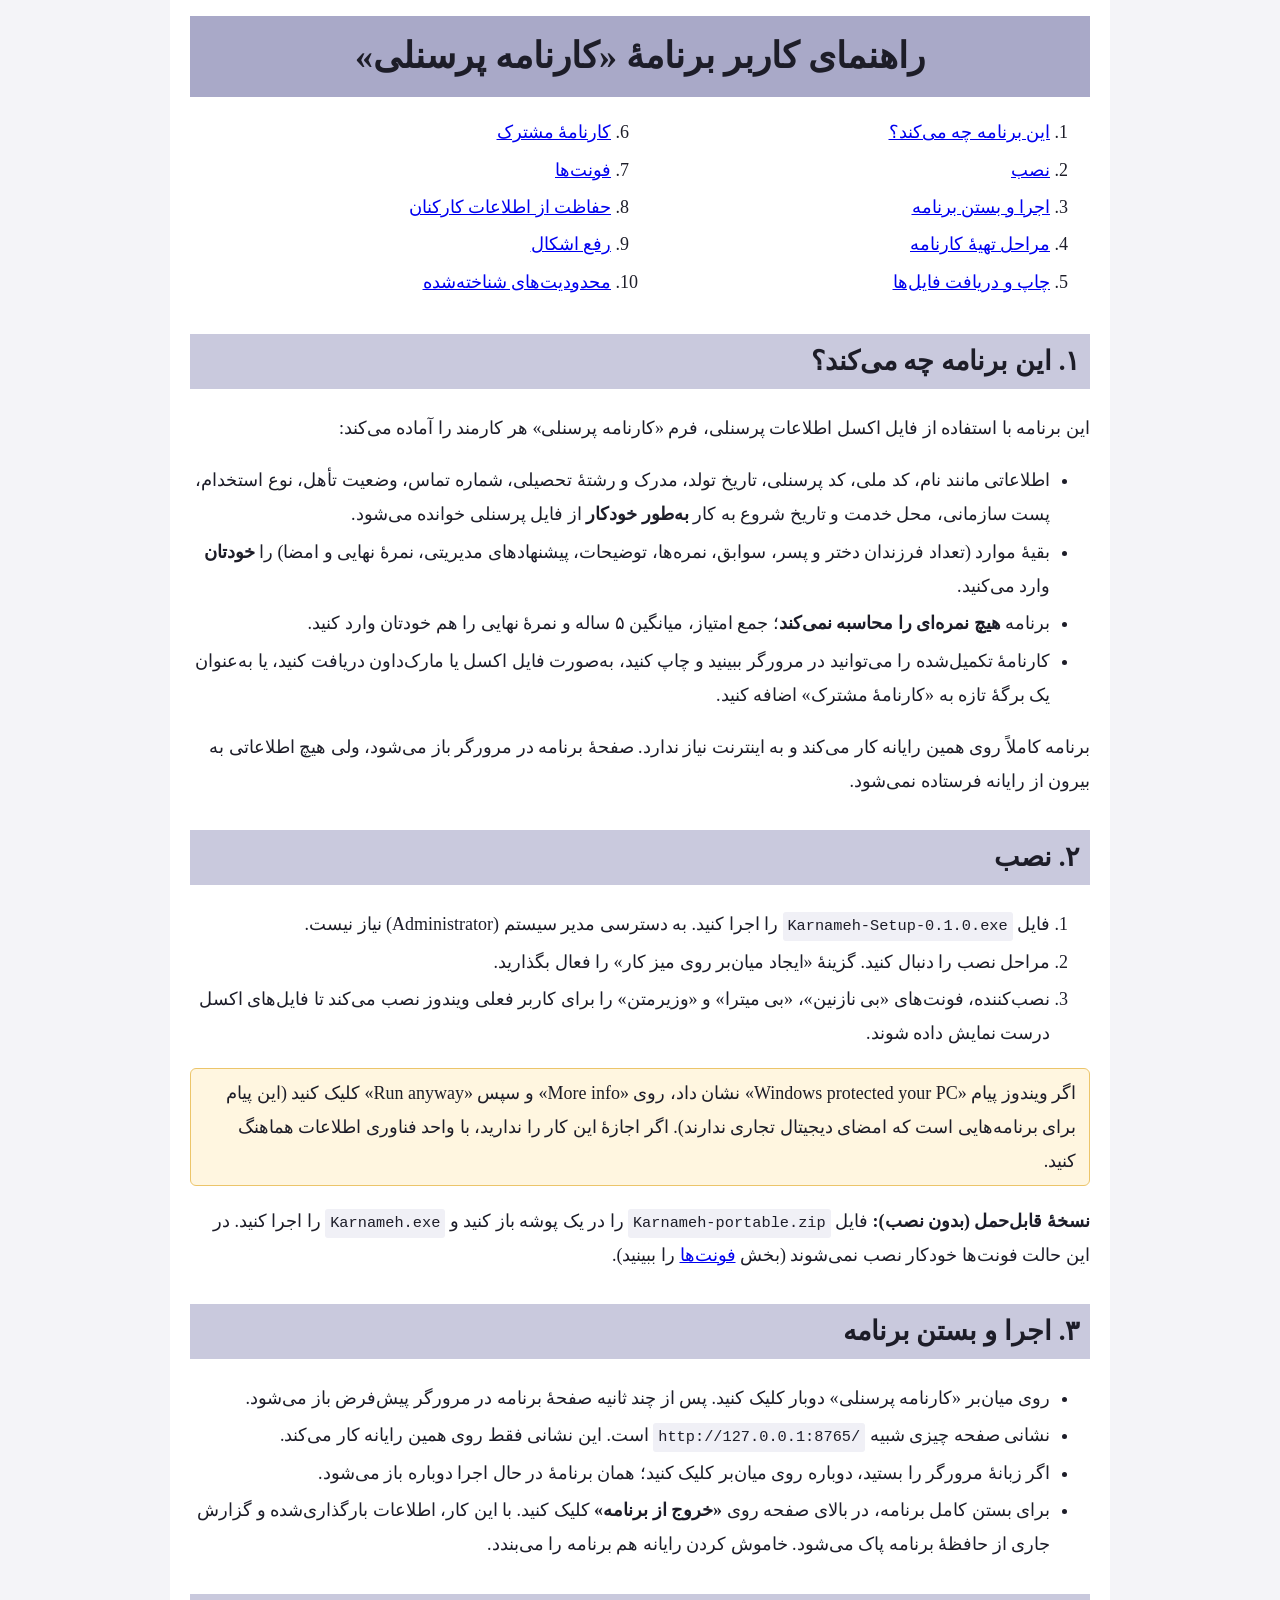
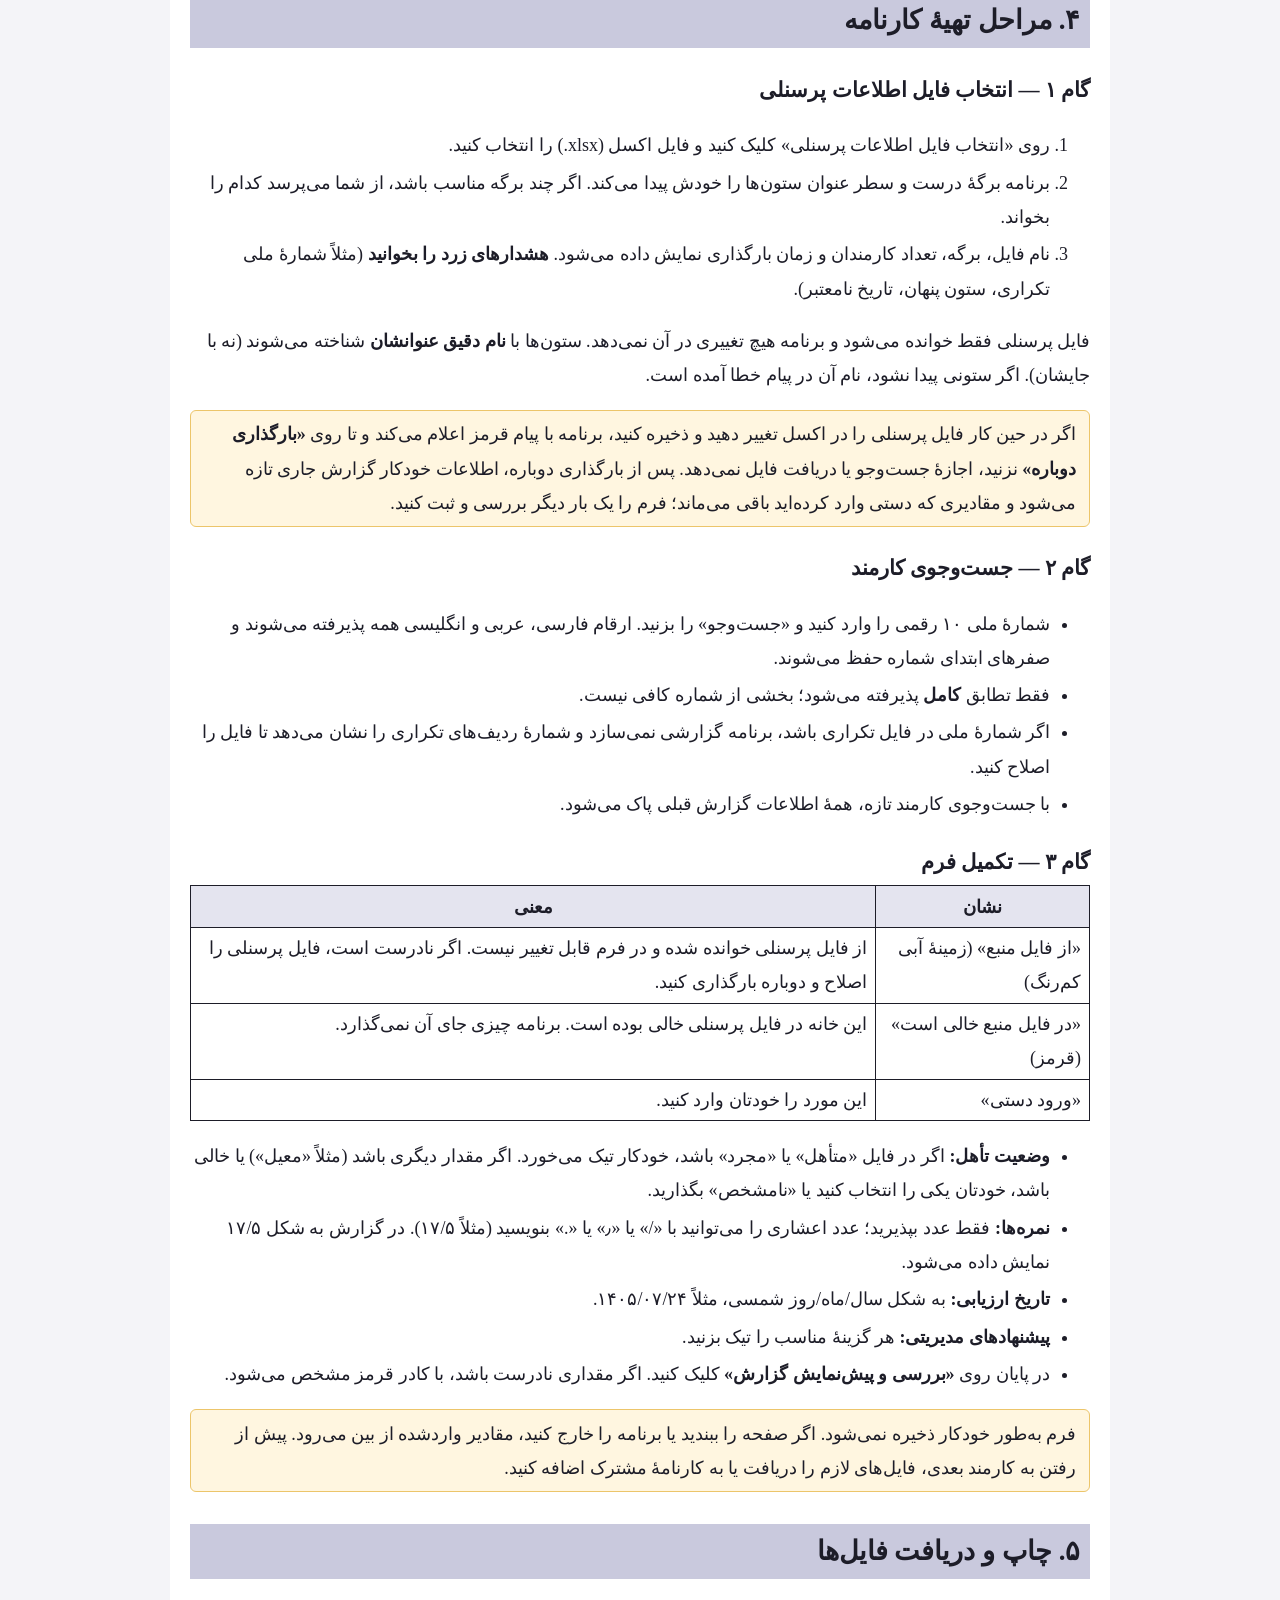
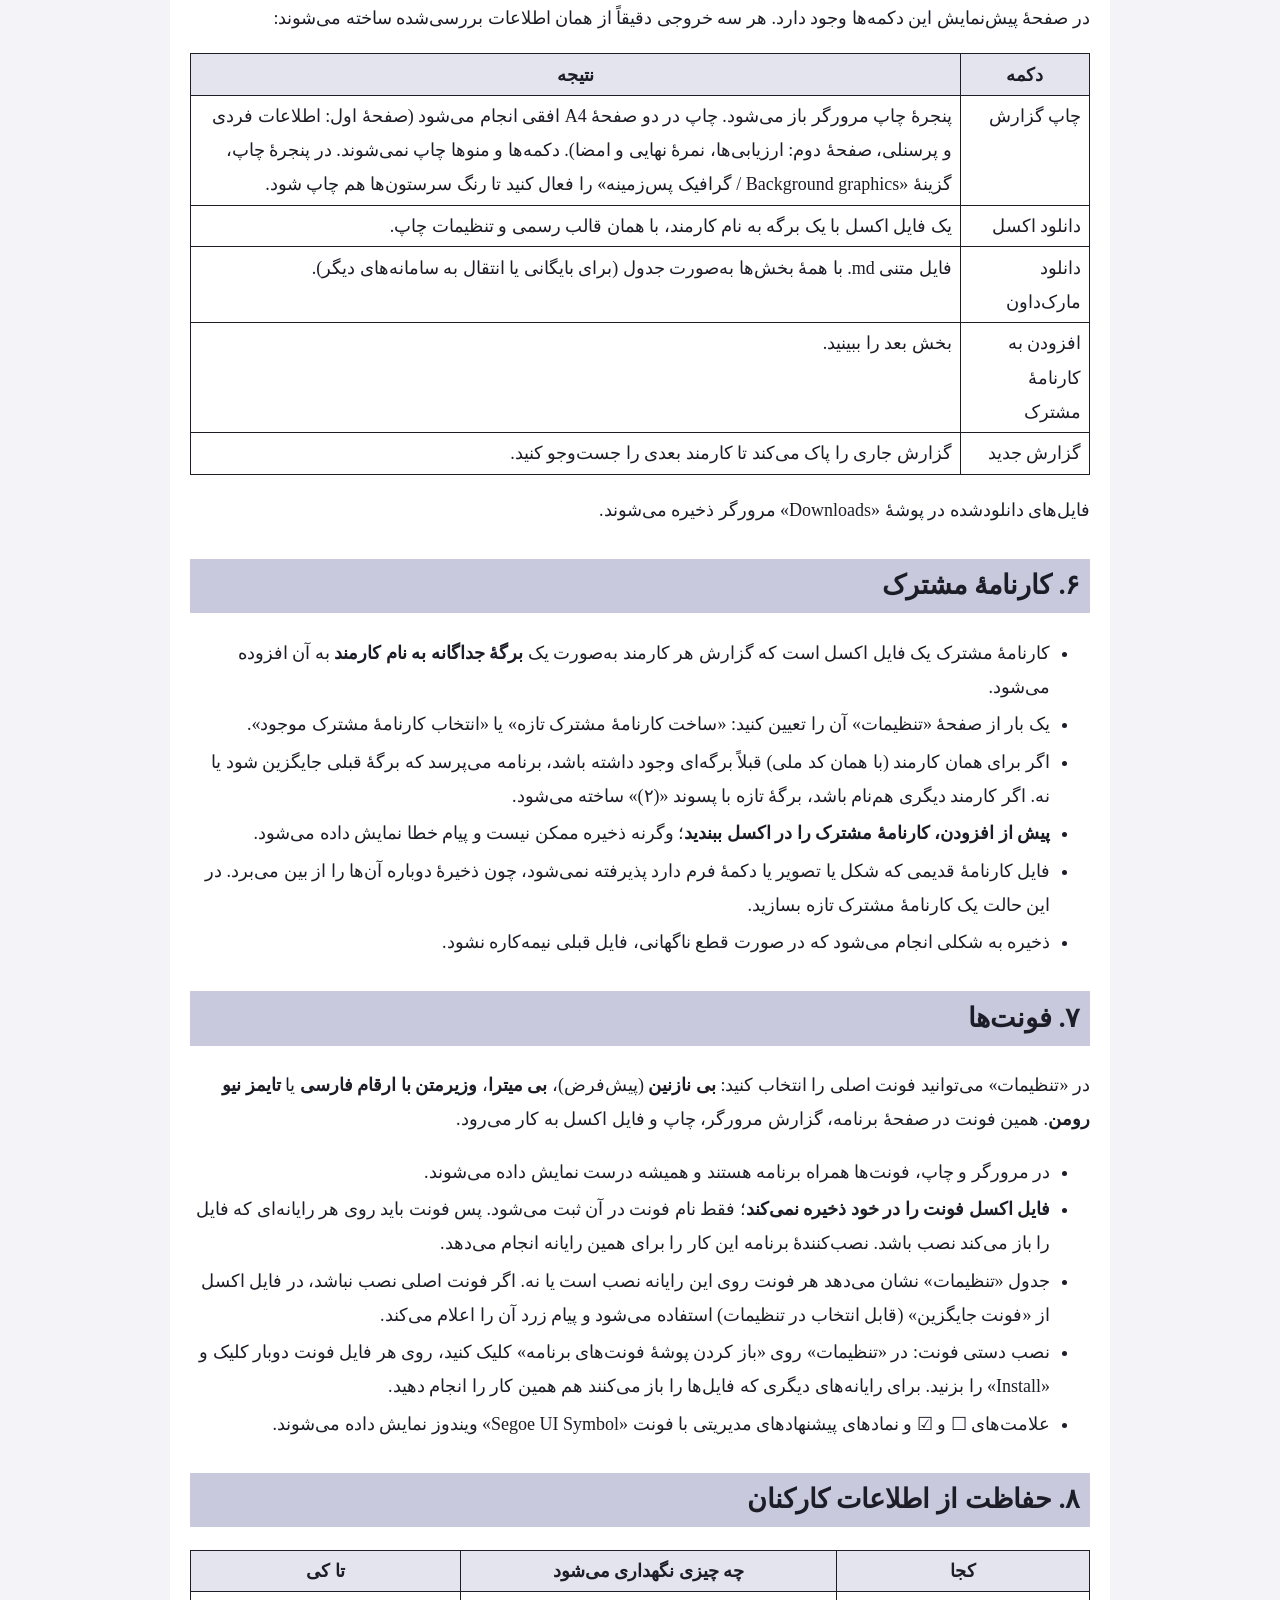
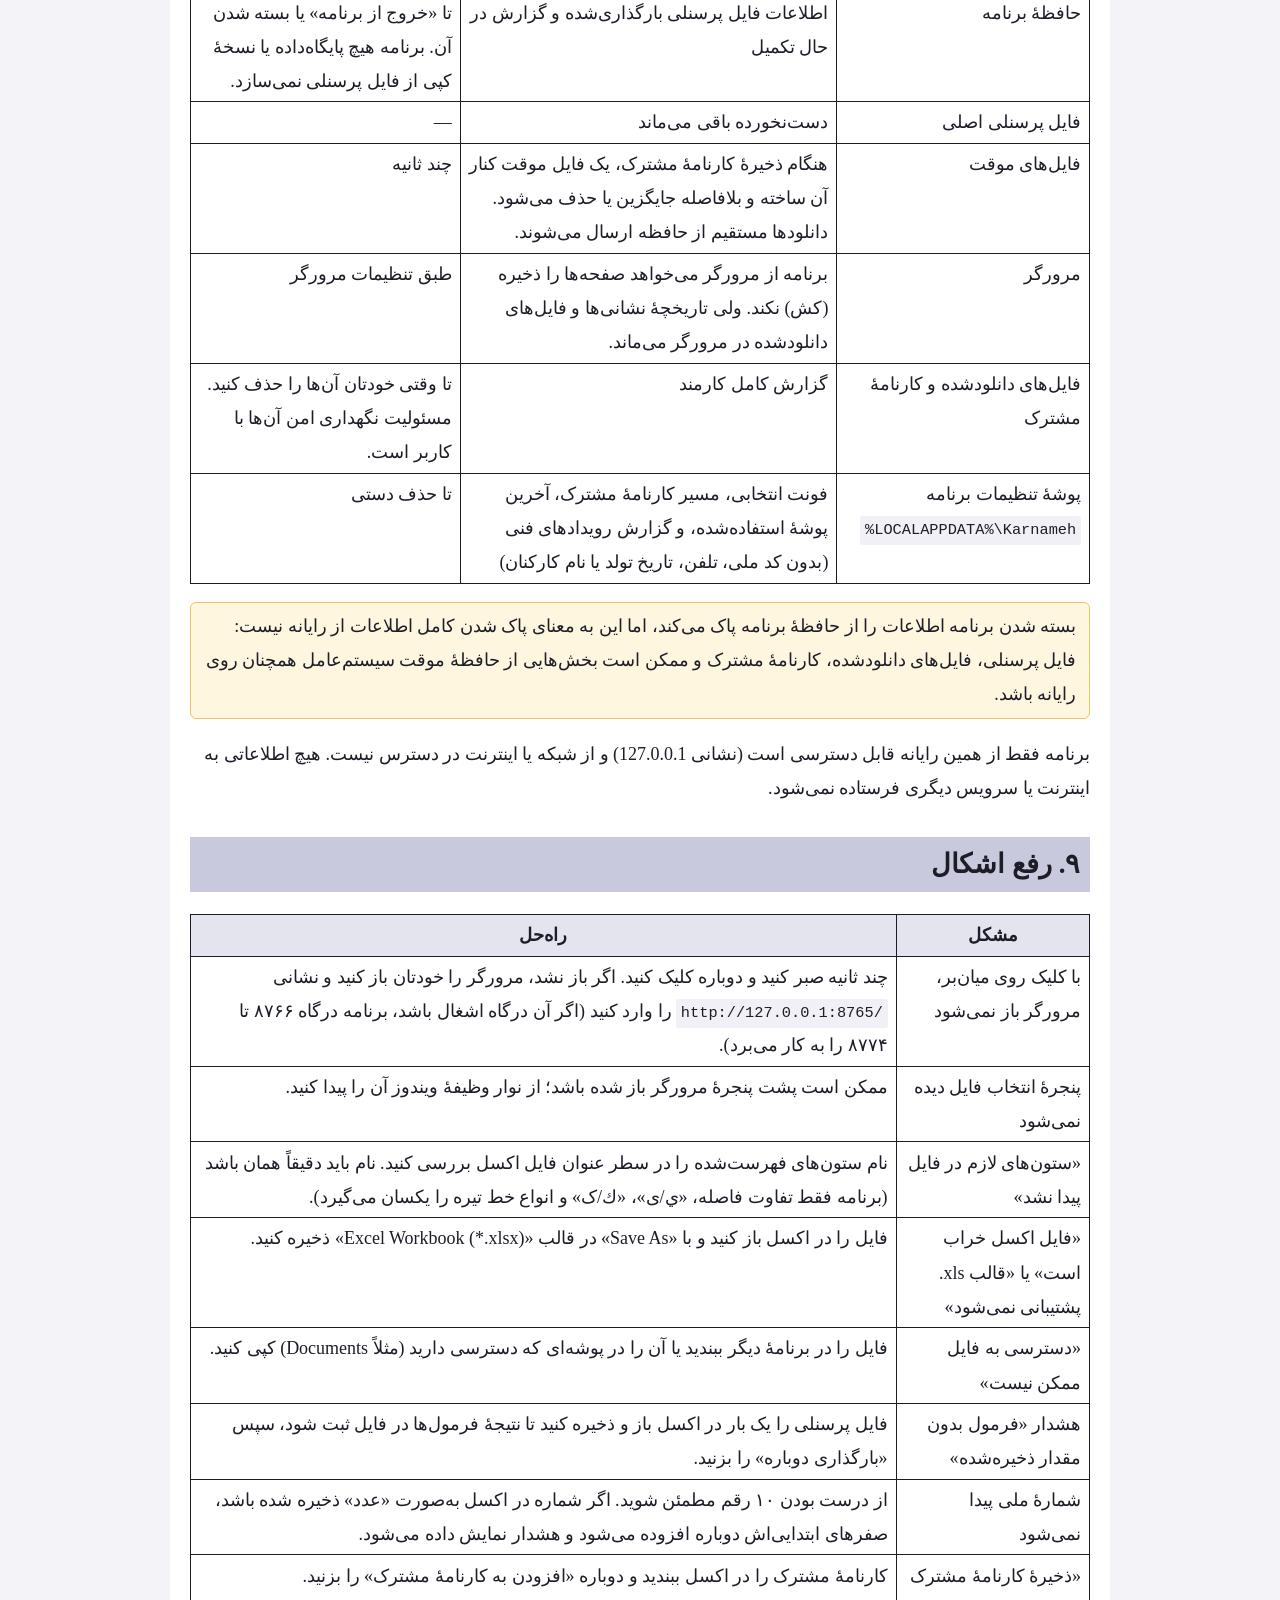
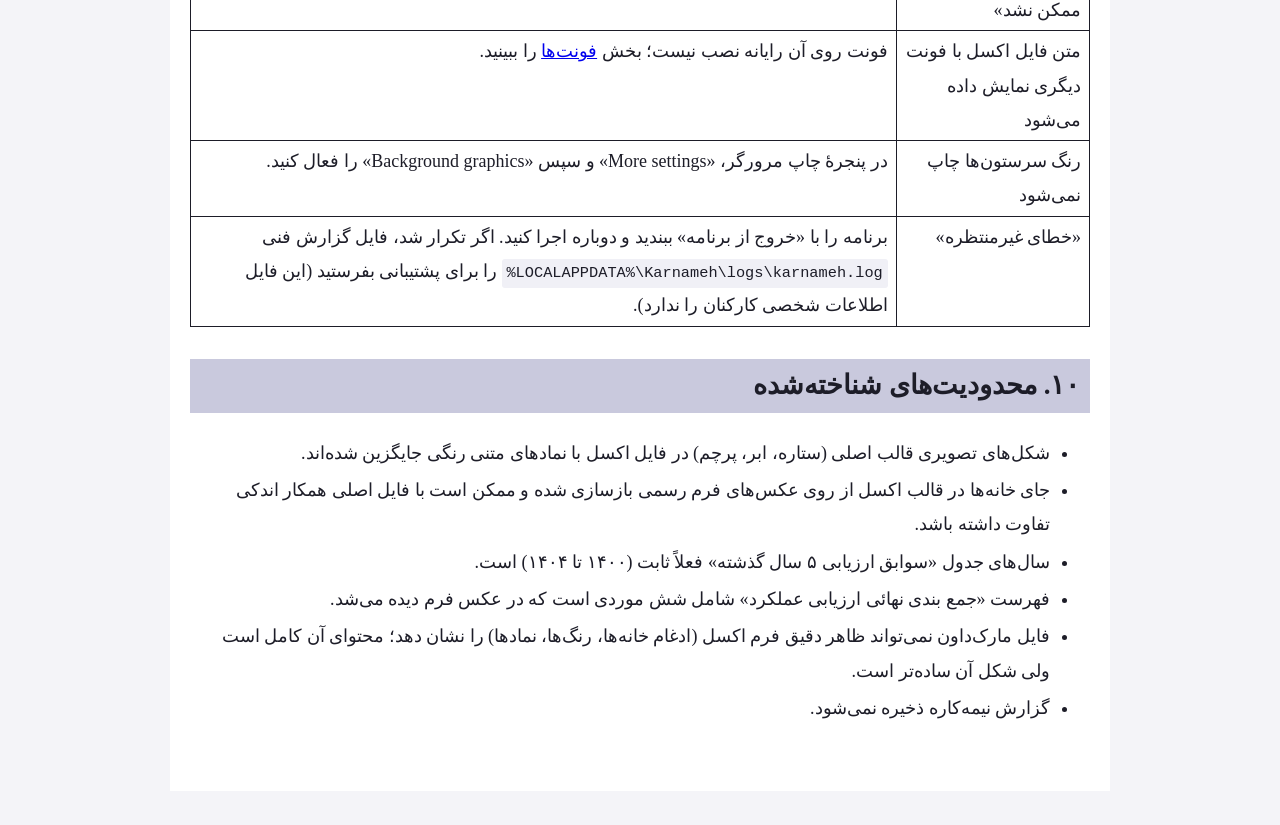
==== docs/fa/راهنمای کاربر.html @ 4a002c6e "Add files via upload" ====
<!doctype html>
<html lang="fa" dir="rtl">
<head>
<meta charset="utf-8">
<meta name="viewport" content="width=device-width, initial-scale=1">
<title>راهنمای کاربر — کارنامه پرسنلی</title>
<style>
  @font-face { font-family: "B Nazanin"; src: local("B Nazanin"), url("_internal/karnameh/static/fonts/BNazanin.ttf"); }
  @font-face { font-family: "B Nazanin"; font-weight: 700; src: local("B Nazanin Bold"), url("_internal/karnameh/static/fonts/BNaznnBd.ttf"); }
  :root { --ink: #1d1d28; --head: #c9c9dd; --bg: #f4f4f8; --line: #8a8aa3; --warn: #fff6e0; }
  body { margin: 0; background: var(--bg); color: var(--ink); font-family: "B Nazanin", "Times New Roman", serif;
    font-size: 18px; line-height: 1.9; }
  main { max-width: 900px; margin: 0 auto; padding: 1rem 1.25rem 3rem; background: #fff; }
  h1 { background: #a9a9c8; text-align: center; padding: .4rem; margin: 0 0 1rem; }
  h2 { background: var(--head); padding: .1rem .6rem; margin-top: 2rem; }
  h3 { margin-bottom: .2rem; }
  table { border-collapse: collapse; width: 100%; }
  th, td { border: 1px solid var(--ink); padding: .2rem .5rem; vertical-align: top; }
  th { background: #e4e4ef; }
  .note { background: var(--warn); border: 1px solid #ecc56a; border-radius: 6px; padding: .4rem .8rem; }
  bdi, code { unicode-bidi: isolate; }
  code { direction: ltr; display: inline-block; background: #f0f0f6; padding: 0 .3rem; border-radius: 3px; font-family: Consolas, monospace; font-size: .85em; }
  ol li, ul li { margin-bottom: .2rem; }
  nav ol { columns: 2; }
  @media print { body { background: #fff; font-size: 12pt; } main { padding: 0; } h2 { break-after: avoid; } }
</style>
</head>
<body>
<main>
<h1>راهنمای کاربر برنامهٔ «کارنامه پرسنلی»</h1>

<nav><ol>
  <li><a href="#about">این برنامه چه می‌کند؟</a></li>
  <li><a href="#install">نصب</a></li>
  <li><a href="#start">اجرا و بستن برنامه</a></li>
  <li><a href="#steps">مراحل تهیهٔ کارنامه</a></li>
  <li><a href="#outputs">چاپ و دریافت فایل‌ها</a></li>
  <li><a href="#shared">کارنامهٔ مشترک</a></li>
  <li><a href="#fonts">فونت‌ها</a></li>
  <li><a href="#privacy">حفاظت از اطلاعات کارکنان</a></li>
  <li><a href="#trouble">رفع اشکال</a></li>
  <li><a href="#limits">محدودیت‌های شناخته‌شده</a></li>
</ol></nav>

<h2 id="about">۱. این برنامه چه می‌کند؟</h2>
<p>این برنامه با استفاده از فایل اکسل اطلاعات پرسنلی، فرم «کارنامه پرسنلی» هر کارمند را آماده می‌کند:</p>
<ul>
  <li>اطلاعاتی مانند نام، کد ملی، کد پرسنلی، تاریخ تولد، مدرک و رشتهٔ تحصیلی، شماره تماس، وضعیت تأهل، نوع استخدام، پست سازمانی، محل خدمت و تاریخ شروع به کار <strong>به‌طور خودکار</strong> از فایل پرسنلی خوانده می‌شود.</li>
  <li>بقیهٔ موارد (تعداد فرزندان دختر و پسر، سوابق، نمره‌ها، توضیحات، پیشنهادهای مدیریتی، نمرهٔ نهایی و امضا) را <strong>خودتان</strong> وارد می‌کنید.</li>
  <li>برنامه <strong>هیچ نمره‌ای را محاسبه نمی‌کند</strong>؛ جمع امتیاز، میانگین ۵ ساله و نمرهٔ نهایی را هم خودتان وارد کنید.</li>
  <li>کارنامهٔ تکمیل‌شده را می‌توانید در مرورگر ببینید و چاپ کنید، به‌صورت فایل اکسل یا مارک‌داون دریافت کنید، یا به‌عنوان یک برگهٔ تازه به «کارنامهٔ مشترک» اضافه کنید.</li>
</ul>
<p>برنامه کاملاً روی همین رایانه کار می‌کند و به اینترنت نیاز ندارد. صفحهٔ برنامه در مرورگر باز می‌شود، ولی هیچ اطلاعاتی به بیرون از رایانه فرستاده نمی‌شود.</p>

<h2 id="install">۲. نصب</h2>
<ol>
  <li>فایل <code>Karnameh-Setup-0.1.0.exe</code> را اجرا کنید. به دسترسی مدیر سیستم (Administrator) نیاز نیست.</li>
  <li>مراحل نصب را دنبال کنید. گزینهٔ «ایجاد میان‌بر روی میز کار» را فعال بگذارید.</li>
  <li>نصب‌کننده، فونت‌های «بی نازنین»، «بی میترا» و «وزیرمتن» را برای کاربر فعلی ویندوز نصب می‌کند تا فایل‌های اکسل درست نمایش داده شوند.</li>
</ol>
<p class="note">اگر ویندوز پیام «Windows protected your PC» نشان داد، روی «More info» و سپس «Run anyway» کلیک کنید (این پیام برای برنامه‌هایی است که امضای دیجیتال تجاری ندارند). اگر اجازهٔ این کار را ندارید، با واحد فناوری اطلاعات هماهنگ کنید.</p>
<p><strong>نسخهٔ قابل‌حمل (بدون نصب):</strong> فایل <code>Karnameh-portable.zip</code> را در یک پوشه باز کنید و <code>Karnameh.exe</code> را اجرا کنید. در این حالت فونت‌ها خودکار نصب نمی‌شوند (بخش <a href="#fonts">فونت‌ها</a> را ببینید).</p>

<h2 id="start">۳. اجرا و بستن برنامه</h2>
<ul>
  <li>روی میان‌بر «کارنامه پرسنلی» دوبار کلیک کنید. پس از چند ثانیه صفحهٔ برنامه در مرورگر پیش‌فرض باز می‌شود.</li>
  <li>نشانی صفحه چیزی شبیه <code>http://127.0.0.1:8765/</code> است. این نشانی فقط روی همین رایانه کار می‌کند.</li>
  <li>اگر زبانهٔ مرورگر را بستید، دوباره روی میان‌بر کلیک کنید؛ همان برنامهٔ در حال اجرا دوباره باز می‌شود.</li>
  <li>برای بستن کامل برنامه، در بالای صفحه روی <strong>«خروج از برنامه»</strong> کلیک کنید. با این کار، اطلاعات بارگذاری‌شده و گزارش جاری از حافظهٔ برنامه پاک می‌شود. خاموش کردن رایانه هم برنامه را می‌بندد.</li>
</ul>

<h2 id="steps">۴. مراحل تهیهٔ کارنامه</h2>
<h3>گام ۱ — انتخاب فایل اطلاعات پرسنلی</h3>
<ol>
  <li>روی «انتخاب فایل اطلاعات پرسنلی» کلیک کنید و فایل اکسل (‎.xlsx‎) را انتخاب کنید.</li>
  <li>برنامه برگهٔ درست و سطر عنوان ستون‌ها را خودش پیدا می‌کند. اگر چند برگه مناسب باشد، از شما می‌پرسد کدام را بخواند.</li>
  <li>نام فایل، برگه، تعداد کارمندان و زمان بارگذاری نمایش داده می‌شود. <strong>هشدارهای زرد را بخوانید</strong> (مثلاً شمارهٔ ملی تکراری، ستون پنهان، تاریخ نامعتبر).</li>
</ol>
<p>فایل پرسنلی فقط خوانده می‌شود و برنامه هیچ تغییری در آن نمی‌دهد. ستون‌ها با <strong>نام دقیق عنوانشان</strong> شناخته می‌شوند (نه با جایشان). اگر ستونی پیدا نشود، نام آن در پیام خطا آمده است.</p>
<p class="note">اگر در حین کار فایل پرسنلی را در اکسل تغییر دهید و ذخیره کنید، برنامه با پیام قرمز اعلام می‌کند و تا روی <strong>«بارگذاری دوباره»</strong> نزنید، اجازهٔ جست‌وجو یا دریافت فایل نمی‌دهد. پس از بارگذاری دوباره، اطلاعات خودکار گزارش جاری تازه می‌شود و مقادیری که دستی وارد کرده‌اید باقی می‌ماند؛ فرم را یک بار دیگر بررسی و ثبت کنید.</p>

<h3>گام ۲ — جست‌وجوی کارمند</h3>
<ul>
  <li>شمارهٔ ملی ۱۰ رقمی را وارد کنید و «جست‌وجو» را بزنید. ارقام فارسی، عربی و انگلیسی همه پذیرفته می‌شوند و صفرهای ابتدای شماره حفظ می‌شوند.</li>
  <li>فقط تطابق <strong>کامل</strong> پذیرفته می‌شود؛ بخشی از شماره کافی نیست.</li>
  <li>اگر شمارهٔ ملی در فایل تکراری باشد، برنامه گزارشی نمی‌سازد و شمارهٔ ردیف‌های تکراری را نشان می‌دهد تا فایل را اصلاح کنید.</li>
  <li>با جست‌وجوی کارمند تازه، همهٔ اطلاعات گزارش قبلی پاک می‌شود.</li>
</ul>

<h3>گام ۳ — تکمیل فرم</h3>
<table>
  <tr><th>نشان</th><th>معنی</th></tr>
  <tr><td>«از فایل منبع» (زمینهٔ آبی کم‌رنگ)</td><td>از فایل پرسنلی خوانده شده و در فرم قابل تغییر نیست. اگر نادرست است، فایل پرسنلی را اصلاح و دوباره بارگذاری کنید.</td></tr>
  <tr><td>«در فایل منبع خالی است» (قرمز)</td><td>این خانه در فایل پرسنلی خالی بوده است. برنامه چیزی جای آن نمی‌گذارد.</td></tr>
  <tr><td>«ورود دستی»</td><td>این مورد را خودتان وارد کنید.</td></tr>
</table>
<ul>
  <li><strong>وضعیت تأهل:</strong> اگر در فایل «متأهل» یا «مجرد» باشد، خودکار تیک می‌خورد. اگر مقدار دیگری باشد (مثلاً «معیل») یا خالی باشد، خودتان یکی را انتخاب کنید یا «نامشخص» بگذارید.</li>
  <li><strong>نمره‌ها:</strong> فقط عدد بپذیرید؛ عدد اعشاری را می‌توانید با «/» یا «٫» یا «.» بنویسید (مثلاً ۱۷/۵). در گزارش به شکل <bdi>۱۷/۵</bdi> نمایش داده می‌شود.</li>
  <li><strong>تاریخ ارزیابی:</strong> به شکل سال/ماه/روز شمسی، مثلاً ۱۴۰۵/۰۷/۲۴.</li>
  <li><strong>پیشنهادهای مدیریتی:</strong> هر گزینهٔ مناسب را تیک بزنید.</li>
  <li>در پایان روی <strong>«بررسی و پیش‌نمایش گزارش»</strong> کلیک کنید. اگر مقداری نادرست باشد، با کادر قرمز مشخص می‌شود.</li>
</ul>
<p class="note">فرم به‌طور خودکار ذخیره نمی‌شود. اگر صفحه را ببندید یا برنامه را خارج کنید، مقادیر واردشده از بین می‌رود. پیش از رفتن به کارمند بعدی، فایل‌های لازم را دریافت یا به کارنامهٔ مشترک اضافه کنید.</p>

<h2 id="outputs">۵. چاپ و دریافت فایل‌ها</h2>
<p>در صفحهٔ پیش‌نمایش این دکمه‌ها وجود دارد. هر سه خروجی دقیقاً از همان اطلاعات بررسی‌شده ساخته می‌شوند:</p>
<table>
  <tr><th>دکمه</th><th>نتیجه</th></tr>
  <tr><td>چاپ گزارش</td><td>پنجرهٔ چاپ مرورگر باز می‌شود. چاپ در دو صفحهٔ A4 افقی انجام می‌شود (صفحهٔ اول: اطلاعات فردی و پرسنلی، صفحهٔ دوم: ارزیابی‌ها، نمرهٔ نهایی و امضا). دکمه‌ها و منوها چاپ نمی‌شوند. در پنجرهٔ چاپ، گزینهٔ «Background graphics / گرافیک پس‌زمینه» را فعال کنید تا رنگ سرستون‌ها هم چاپ شود.</td></tr>
  <tr><td>دانلود اکسل</td><td>یک فایل اکسل با یک برگه به نام کارمند، با همان قالب رسمی و تنظیمات چاپ.</td></tr>
  <tr><td>دانلود مارک‌داون</td><td>فایل متنی ‎.md‎ با همهٔ بخش‌ها به‌صورت جدول (برای بایگانی یا انتقال به سامانه‌های دیگر).</td></tr>
  <tr><td>افزودن به کارنامهٔ مشترک</td><td>بخش بعد را ببینید.</td></tr>
  <tr><td>گزارش جدید</td><td>گزارش جاری را پاک می‌کند تا کارمند بعدی را جست‌وجو کنید.</td></tr>
</table>
<p>فایل‌های دانلودشده در پوشهٔ «Downloads» مرورگر ذخیره می‌شوند.</p>

<h2 id="shared">۶. کارنامهٔ مشترک</h2>
<ul>
  <li>کارنامهٔ مشترک یک فایل اکسل است که گزارش هر کارمند به‌صورت یک <strong>برگهٔ جداگانه به نام کارمند</strong> به آن افزوده می‌شود.</li>
  <li>یک بار از صفحهٔ «تنظیمات» آن را تعیین کنید: «ساخت کارنامهٔ مشترک تازه» یا «انتخاب کارنامهٔ مشترک موجود».</li>
  <li>اگر برای همان کارمند (با همان کد ملی) قبلاً برگه‌ای وجود داشته باشد، برنامه می‌پرسد که برگهٔ قبلی جایگزین شود یا نه. اگر کارمند دیگری هم‌نام باشد، برگهٔ تازه با پسوند «(۲)» ساخته می‌شود.</li>
  <li><strong>پیش از افزودن، کارنامهٔ مشترک را در اکسل ببندید</strong>؛ وگرنه ذخیره ممکن نیست و پیام خطا نمایش داده می‌شود.</li>
  <li>فایل کارنامهٔ قدیمی که شکل یا تصویر یا دکمهٔ فرم دارد پذیرفته نمی‌شود، چون ذخیرهٔ دوباره آن‌ها را از بین می‌برد. در این حالت یک کارنامهٔ مشترک تازه بسازید.</li>
  <li>ذخیره به شکلی انجام می‌شود که در صورت قطع ناگهانی، فایل قبلی نیمه‌کاره نشود.</li>
</ul>

<h2 id="fonts">۷. فونت‌ها</h2>
<p>در «تنظیمات» می‌توانید فونت اصلی را انتخاب کنید: <strong>بی نازنین</strong> (پیش‌فرض)، <strong>بی میترا</strong>، <strong>وزیرمتن با ارقام فارسی</strong> یا <strong>تایمز نیو رومن</strong>. همین فونت در صفحهٔ برنامه، گزارش مرورگر، چاپ و فایل اکسل به کار می‌رود.</p>
<ul>
  <li>در مرورگر و چاپ، فونت‌ها همراه برنامه هستند و همیشه درست نمایش داده می‌شوند.</li>
  <li><strong>فایل اکسل فونت را در خود ذخیره نمی‌کند</strong>؛ فقط نام فونت در آن ثبت می‌شود. پس فونت باید روی هر رایانه‌ای که فایل را باز می‌کند نصب باشد. نصب‌کنندهٔ برنامه این کار را برای همین رایانه انجام می‌دهد.</li>
  <li>جدول «تنظیمات» نشان می‌دهد هر فونت روی این رایانه نصب است یا نه. اگر فونت اصلی نصب نباشد، در فایل اکسل از «فونت جایگزین» (قابل انتخاب در تنظیمات) استفاده می‌شود و پیام زرد آن را اعلام می‌کند.</li>
  <li>نصب دستی فونت: در «تنظیمات» روی «باز کردن پوشهٔ فونت‌های برنامه» کلیک کنید، روی هر فایل فونت دوبار کلیک و «Install» را بزنید. برای رایانه‌های دیگری که فایل‌ها را باز می‌کنند هم همین کار را انجام دهید.</li>
  <li>علامت‌های ☐ و ☑ و نمادهای پیشنهادهای مدیریتی با فونت «Segoe UI Symbol» ویندوز نمایش داده می‌شوند.</li>
</ul>

<h2 id="privacy">۸. حفاظت از اطلاعات کارکنان</h2>
<table>
  <tr><th>کجا</th><th>چه چیزی نگهداری می‌شود</th><th>تا کی</th></tr>
  <tr><td>حافظهٔ برنامه</td><td>اطلاعات فایل پرسنلی بارگذاری‌شده و گزارش در حال تکمیل</td><td>تا «خروج از برنامه» یا بسته شدن آن. برنامه هیچ پایگاه‌داده یا نسخهٔ کپی از فایل پرسنلی نمی‌سازد.</td></tr>
  <tr><td>فایل پرسنلی اصلی</td><td>دست‌نخورده باقی می‌ماند</td><td>—</td></tr>
  <tr><td>فایل‌های موقت</td><td>هنگام ذخیرهٔ کارنامهٔ مشترک، یک فایل موقت کنار آن ساخته و بلافاصله جایگزین یا حذف می‌شود. دانلودها مستقیم از حافظه ارسال می‌شوند.</td><td>چند ثانیه</td></tr>
  <tr><td>مرورگر</td><td>برنامه از مرورگر می‌خواهد صفحه‌ها را ذخیره (کش) نکند. ولی تاریخچهٔ نشانی‌ها و فایل‌های دانلودشده در مرورگر می‌ماند.</td><td>طبق تنظیمات مرورگر</td></tr>
  <tr><td>فایل‌های دانلودشده و کارنامهٔ مشترک</td><td>گزارش کامل کارمند</td><td>تا وقتی خودتان آن‌ها را حذف کنید. مسئولیت نگهداری امن آن‌ها با کاربر است.</td></tr>
  <tr><td>پوشهٔ تنظیمات برنامه<br><code>%LOCALAPPDATA%\Karnameh</code></td><td>فونت انتخابی، مسیر کارنامهٔ مشترک، آخرین پوشهٔ استفاده‌شده، و گزارش رویدادهای فنی (بدون کد ملی، تلفن، تاریخ تولد یا نام کارکنان)</td><td>تا حذف دستی</td></tr>
</table>
<p class="note">بسته شدن برنامه اطلاعات را از حافظهٔ برنامه پاک می‌کند، اما این به معنای پاک شدن کامل اطلاعات از رایانه نیست: فایل پرسنلی، فایل‌های دانلودشده، کارنامهٔ مشترک و ممکن است بخش‌هایی از حافظهٔ موقت سیستم‌عامل همچنان روی رایانه باشد.</p>
<p>برنامه فقط از همین رایانه قابل دسترسی است (نشانی ‎127.0.0.1‎) و از شبکه یا اینترنت در دسترس نیست. هیچ اطلاعاتی به اینترنت یا سرویس دیگری فرستاده نمی‌شود.</p>

<h2 id="trouble">۹. رفع اشکال</h2>
<table>
  <tr><th>مشکل</th><th>راه‌حل</th></tr>
  <tr><td>با کلیک روی میان‌بر، مرورگر باز نمی‌شود</td><td>چند ثانیه صبر کنید و دوباره کلیک کنید. اگر باز نشد، مرورگر را خودتان باز کنید و نشانی <code>http://127.0.0.1:8765/</code> را وارد کنید (اگر آن درگاه اشغال باشد، برنامه درگاه ۸۷۶۶ تا ۸۷۷۴ را به کار می‌برد).</td></tr>
  <tr><td>پنجرهٔ انتخاب فایل دیده نمی‌شود</td><td>ممکن است پشت پنجرهٔ مرورگر باز شده باشد؛ از نوار وظیفهٔ ویندوز آن را پیدا کنید.</td></tr>
  <tr><td>«ستون‌های لازم در فایل پیدا نشد»</td><td>نام ستون‌های فهرست‌شده را در سطر عنوان فایل اکسل بررسی کنید. نام باید دقیقاً همان باشد (برنامه فقط تفاوت فاصله، «ي/ی»، «ك/ک» و انواع خط تیره را یکسان می‌گیرد).</td></tr>
  <tr><td>«فایل اکسل خراب است» یا «قالب ‎.xls‎ پشتیبانی نمی‌شود»</td><td>فایل را در اکسل باز کنید و با «Save As» در قالب «Excel Workbook (*.xlsx)» ذخیره کنید.</td></tr>
  <tr><td>«دسترسی به فایل ممکن نیست»</td><td>فایل را در برنامهٔ دیگر ببندید یا آن را در پوشه‌ای که دسترسی دارید (مثلاً Documents) کپی کنید.</td></tr>
  <tr><td>هشدار «فرمول بدون مقدار ذخیره‌شده»</td><td>فایل پرسنلی را یک بار در اکسل باز و ذخیره کنید تا نتیجهٔ فرمول‌ها در فایل ثبت شود، سپس «بارگذاری دوباره» را بزنید.</td></tr>
  <tr><td>شمارهٔ ملی پیدا نمی‌شود</td><td>از درست بودن ۱۰ رقم مطمئن شوید. اگر شماره در اکسل به‌صورت «عدد» ذخیره شده باشد، صفرهای ابتدایی‌اش دوباره افزوده می‌شود و هشدار نمایش داده می‌شود.</td></tr>
  <tr><td>«ذخیرهٔ کارنامهٔ مشترک ممکن نشد»</td><td>کارنامهٔ مشترک را در اکسل ببندید و دوباره «افزودن به کارنامهٔ مشترک» را بزنید.</td></tr>
  <tr><td>متن فایل اکسل با فونت دیگری نمایش داده می‌شود</td><td>فونت روی آن رایانه نصب نیست؛ بخش <a href="#fonts">فونت‌ها</a> را ببینید.</td></tr>
  <tr><td>رنگ سرستون‌ها چاپ نمی‌شود</td><td>در پنجرهٔ چاپ مرورگر، «More settings» و سپس «Background graphics» را فعال کنید.</td></tr>
  <tr><td>«خطای غیرمنتظره»</td><td>برنامه را با «خروج از برنامه» ببندید و دوباره اجرا کنید. اگر تکرار شد، فایل گزارش فنی <code>%LOCALAPPDATA%\Karnameh\logs\karnameh.log</code> را برای پشتیبانی بفرستید (این فایل اطلاعات شخصی کارکنان را ندارد).</td></tr>
</table>

<h2 id="limits">۱۰. محدودیت‌های شناخته‌شده</h2>
<ul>
  <li>شکل‌های تصویری قالب اصلی (ستاره، ابر، پرچم) در فایل اکسل با نمادهای متنی رنگی جایگزین شده‌اند.</li>
  <li>جای خانه‌ها در قالب اکسل از روی عکس‌های فرم رسمی بازسازی شده و ممکن است با فایل اصلی همکار اندکی تفاوت داشته باشد.</li>
  <li>سال‌های جدول «سوابق ارزیابی ۵ سال گذشته» فعلاً ثابت (۱۴۰۰ تا ۱۴۰۴) است.</li>
  <li>فهرست «جمع بندی نهائی ارزیابی عملکرد» شامل شش موردی است که در عکس فرم دیده می‌شد.</li>
  <li>فایل مارک‌داون نمی‌تواند ظاهر دقیق فرم اکسل (ادغام خانه‌ها، رنگ‌ها، نمادها) را نشان دهد؛ محتوای آن کامل است ولی شکل آن ساده‌تر است.</li>
  <li>گزارش نیمه‌کاره ذخیره نمی‌شود.</li>
</ul>
</main>
</body>
</html>
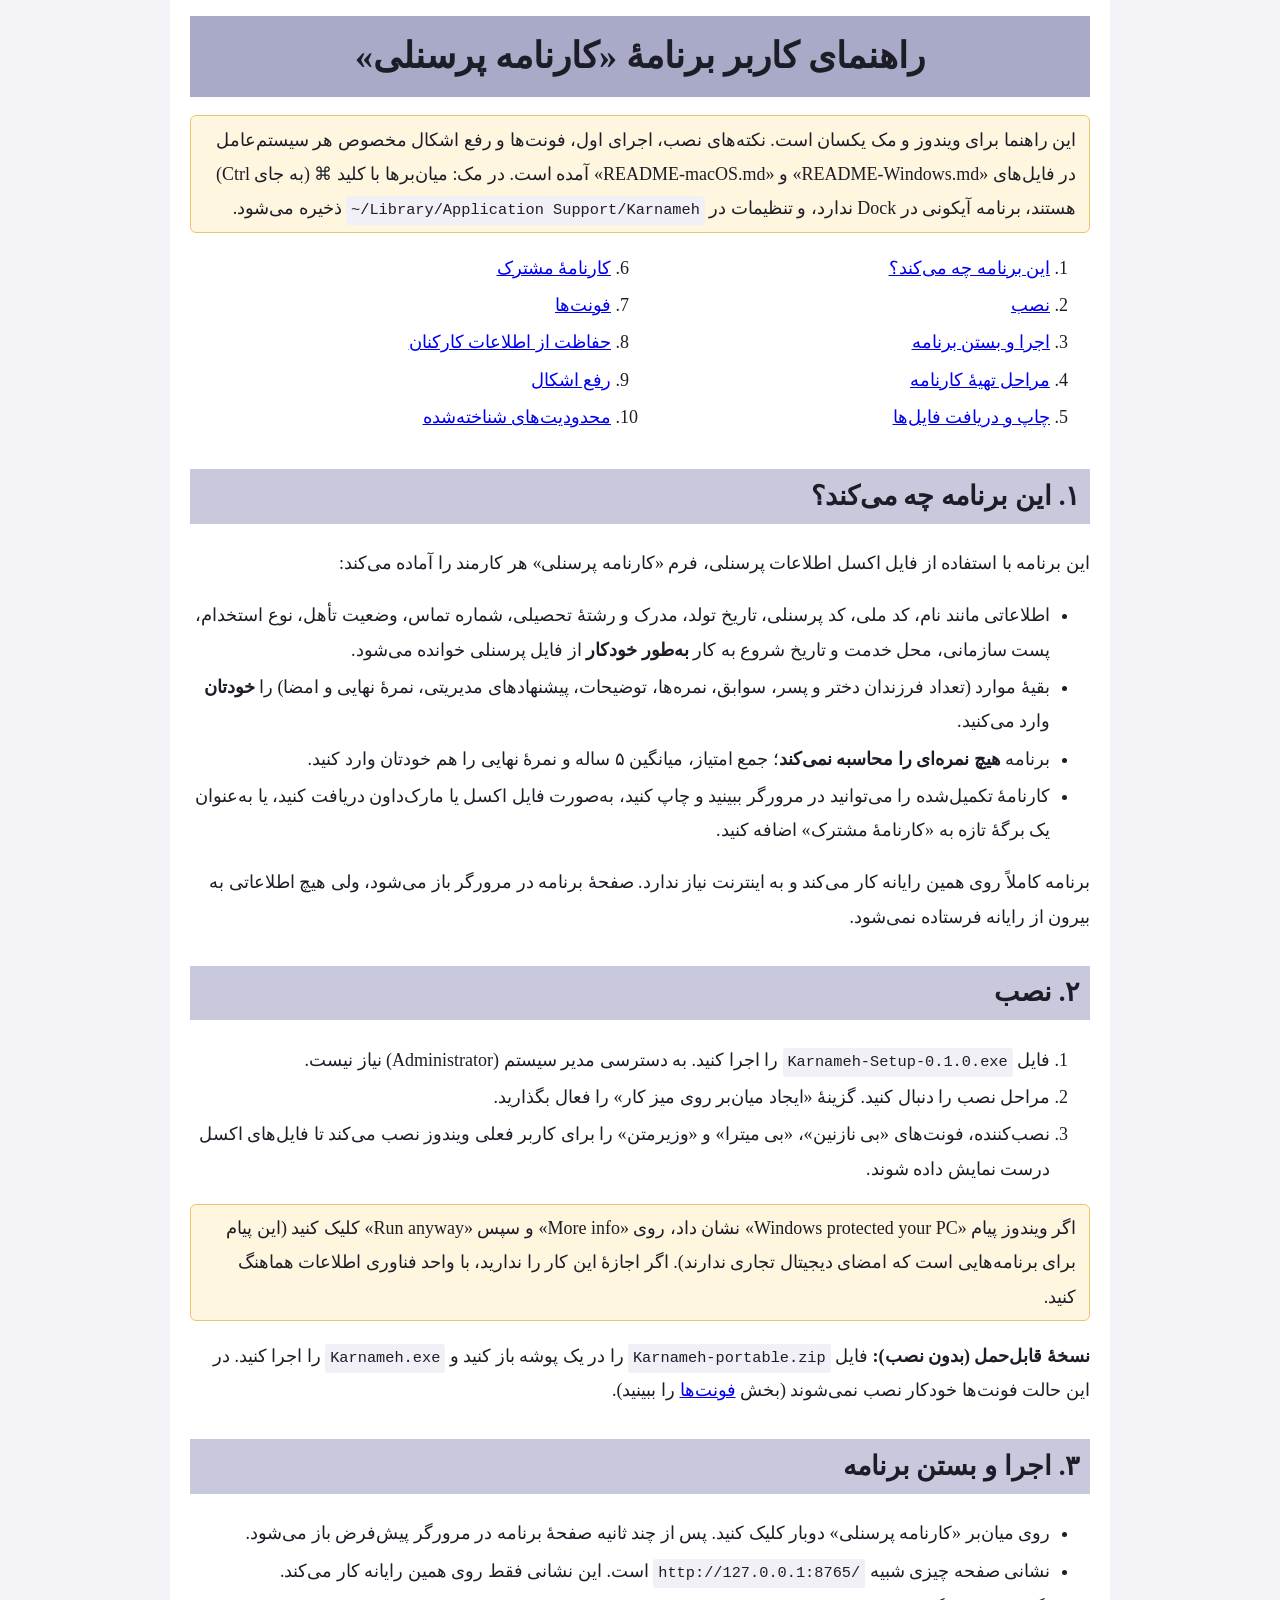
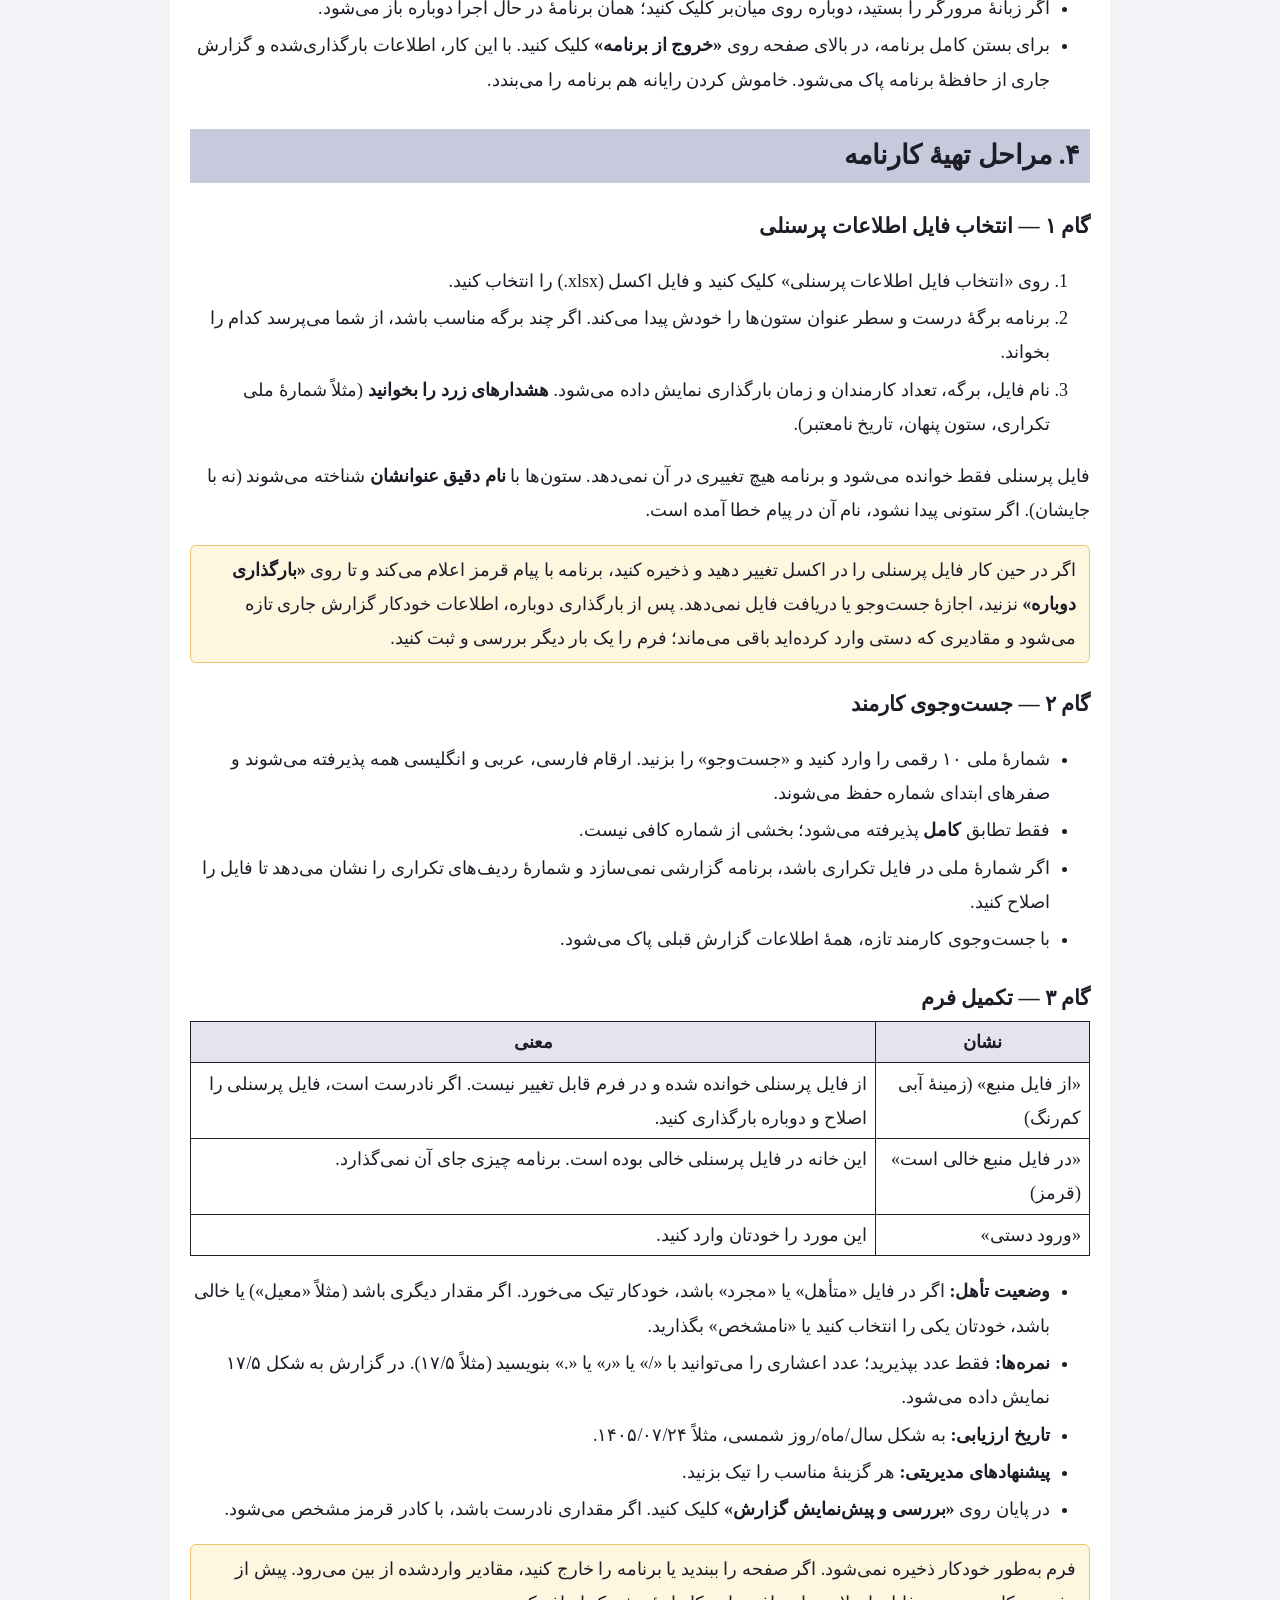
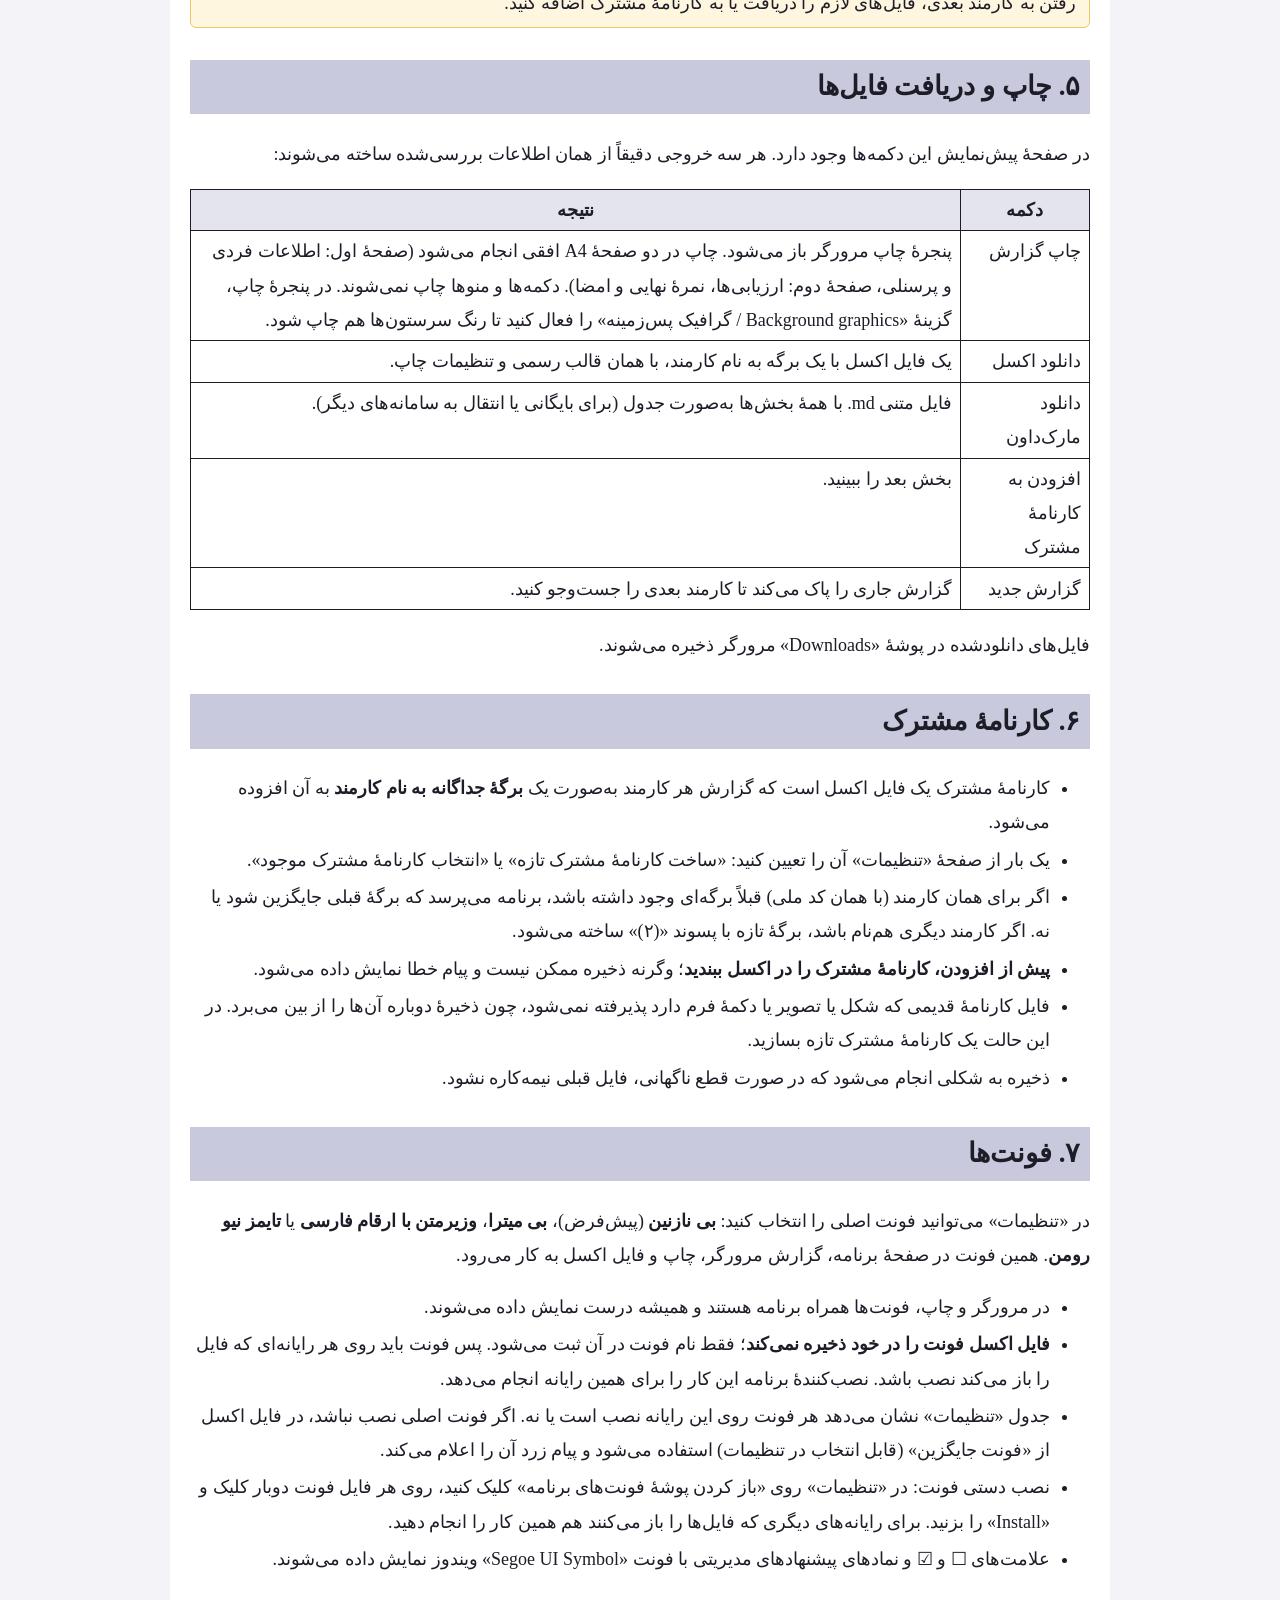
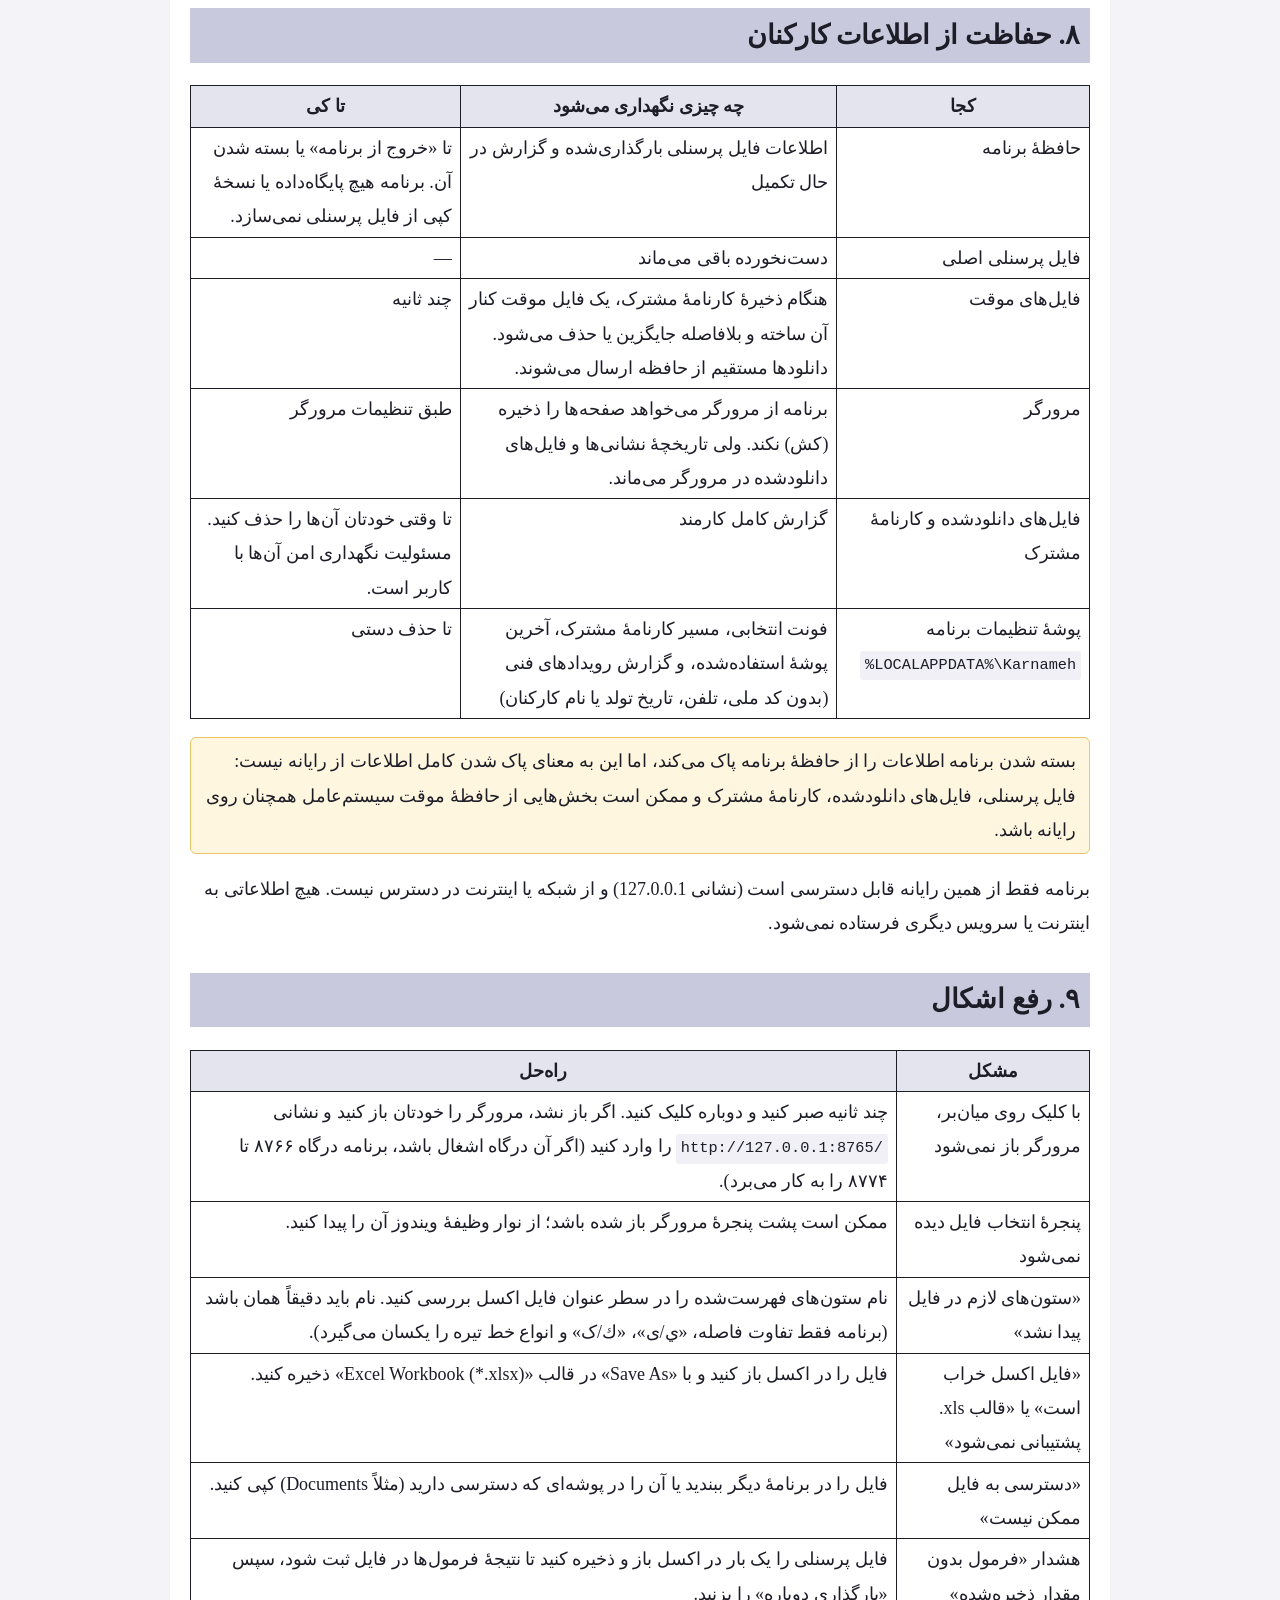
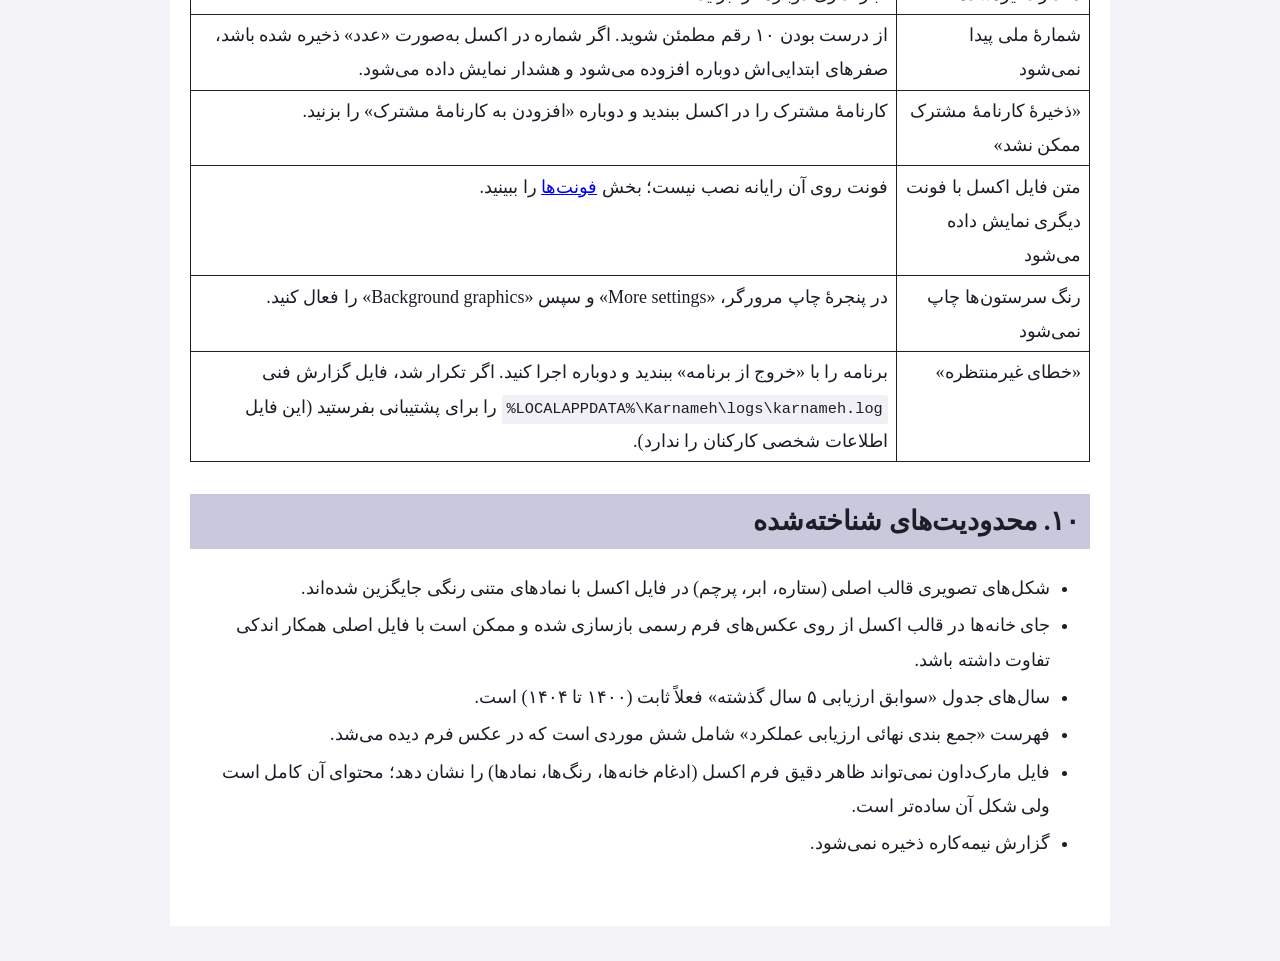
==== commit 9b7da25f: "Add macOS build, per-user font install, and per-OS install guides - PyInstaller spec builds Karnameh" ====
--- a/docs/fa/راهنمای کاربر.html
+++ b/docs/fa/راهنمای کاربر.html
@@ -28,6 +28,7 @@
 <body>
 <main>
 <h1>راهنمای کاربر برنامهٔ «کارنامه پرسنلی»</h1>
+<p class="note">این راهنما برای ویندوز و مک یکسان است. نکته‌های نصب، اجرای اول، فونت‌ها و رفع اشکال مخصوص هر سیستم‌عامل در فایل‌های «README-Windows.md» و «README-macOS.md» آمده است. در مک: میان‌برها با کلید ⌘ (به جای Ctrl) هستند، برنامه آیکونی در Dock ندارد، و تنظیمات در <code>~/Library/Application Support/Karnameh</code> ذخیره می‌شود.</p>
 
 <nav><ol>
   <li><a href="#about">این برنامه چه می‌کند؟</a></li>
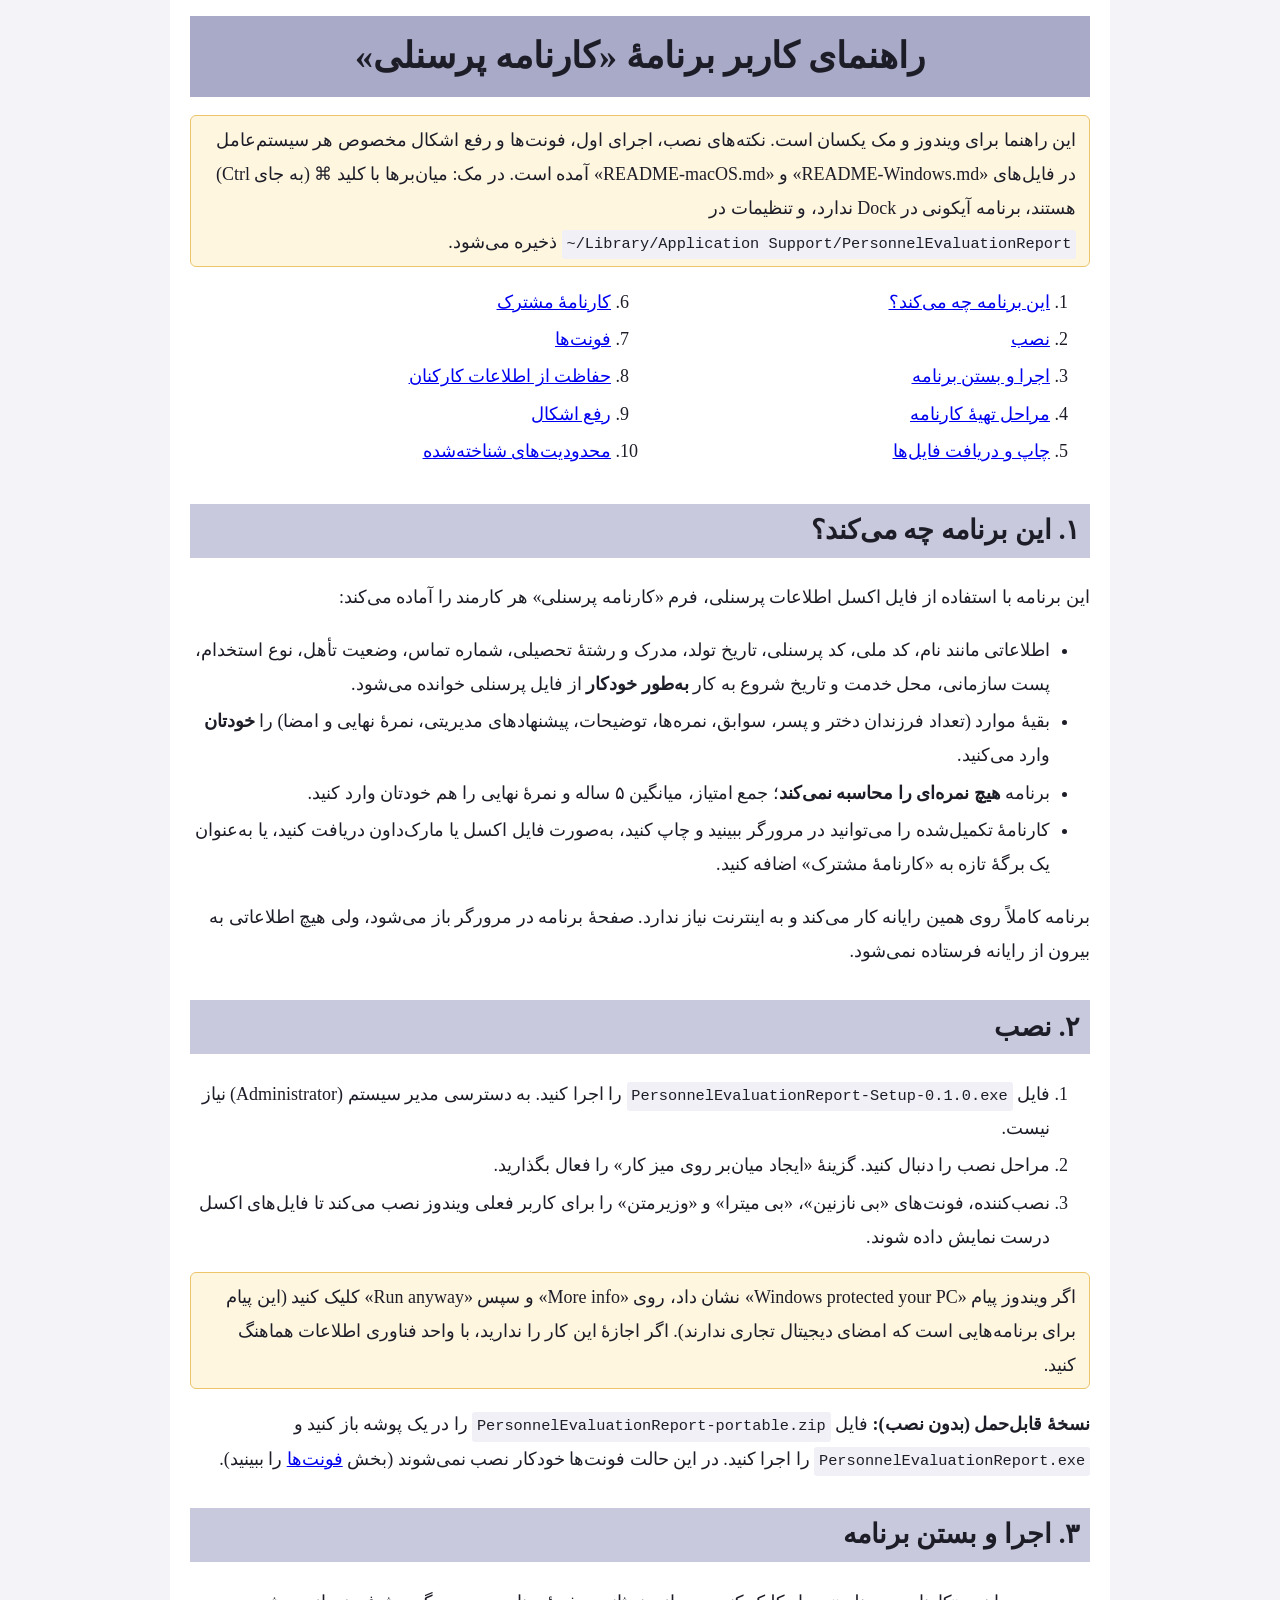
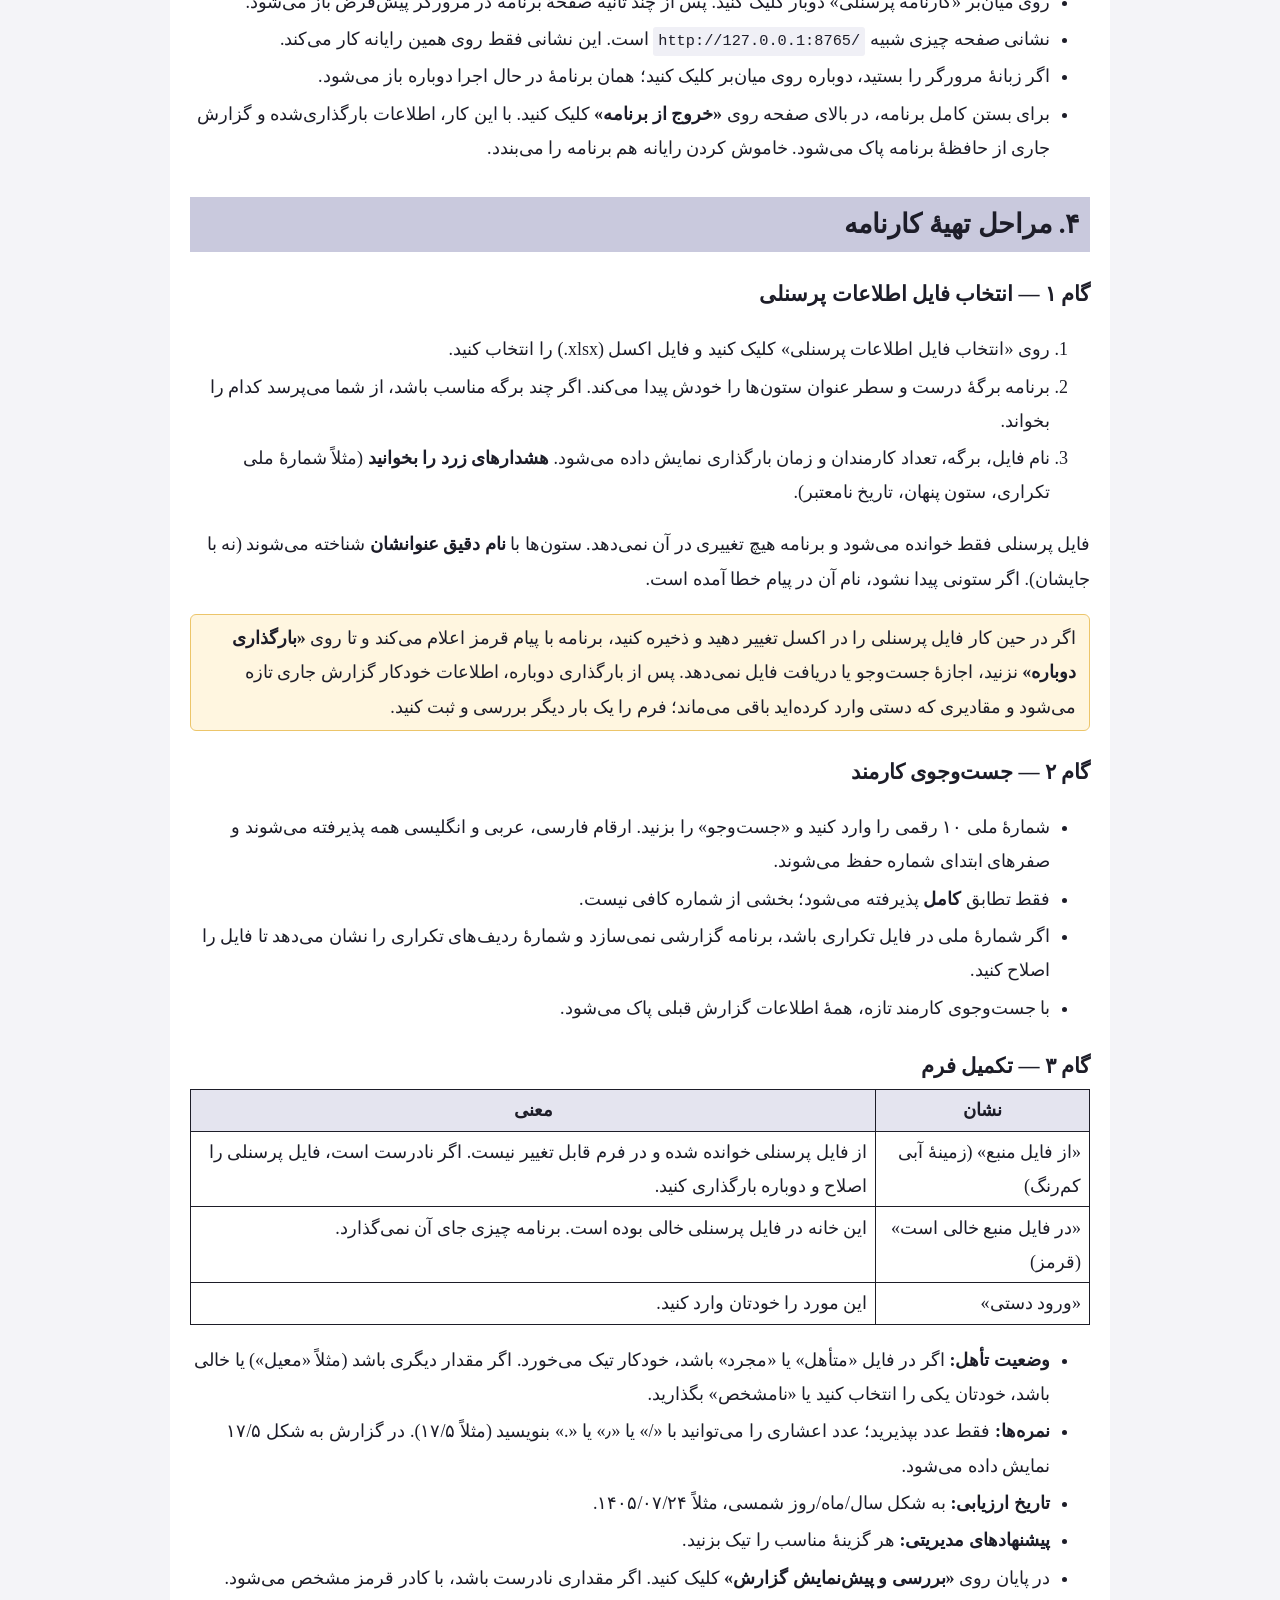
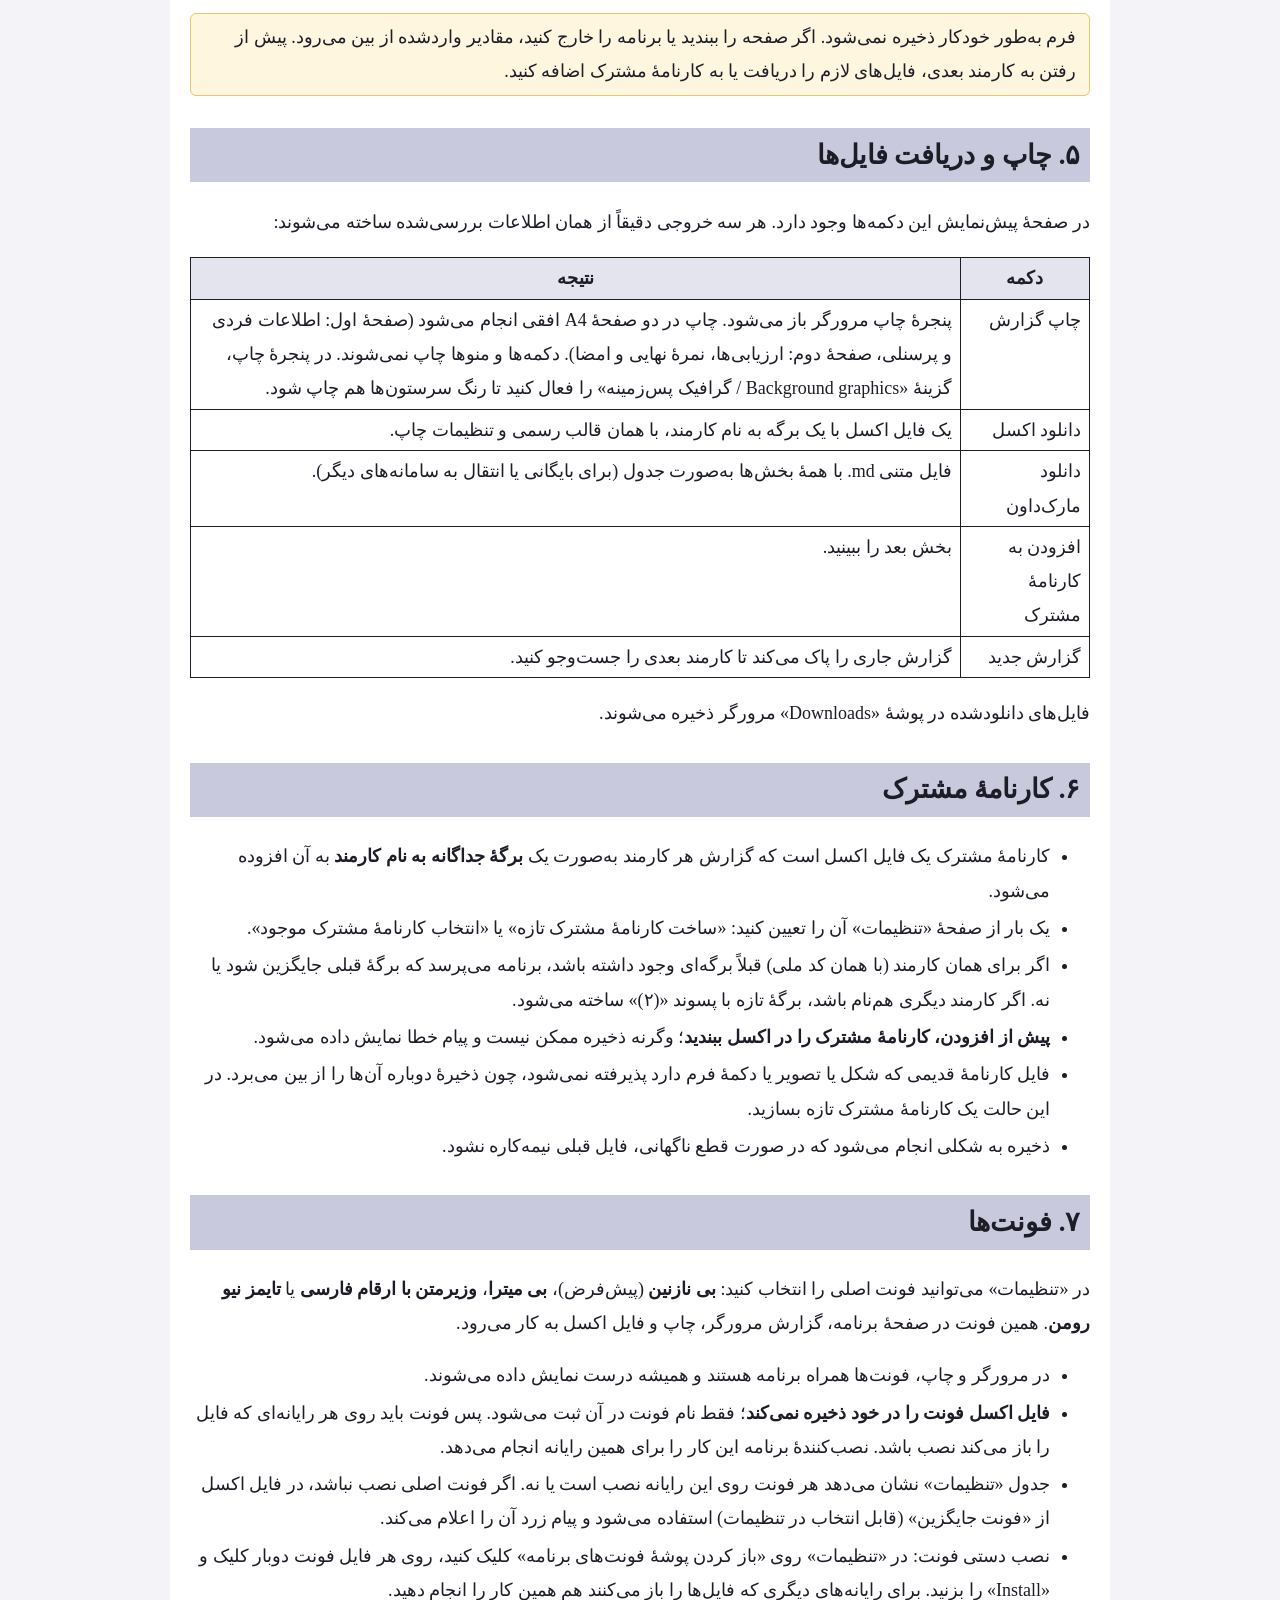
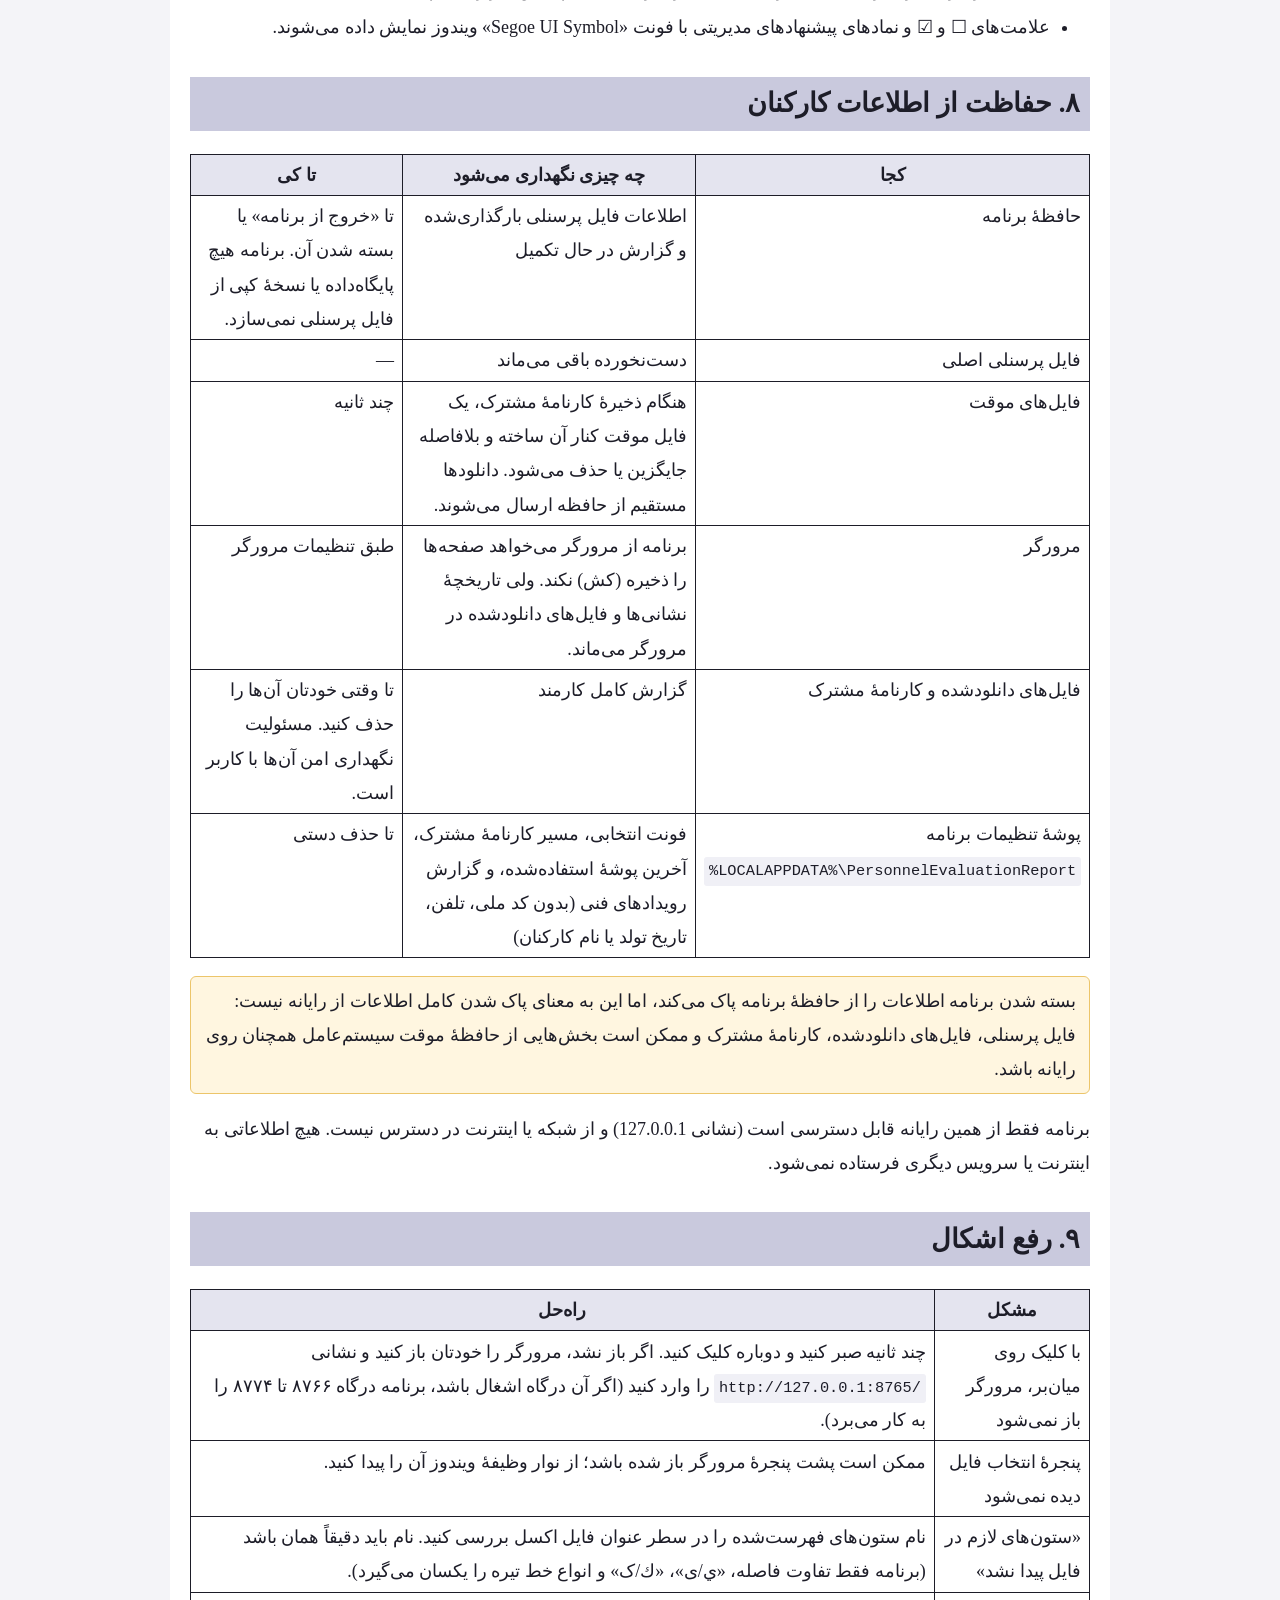
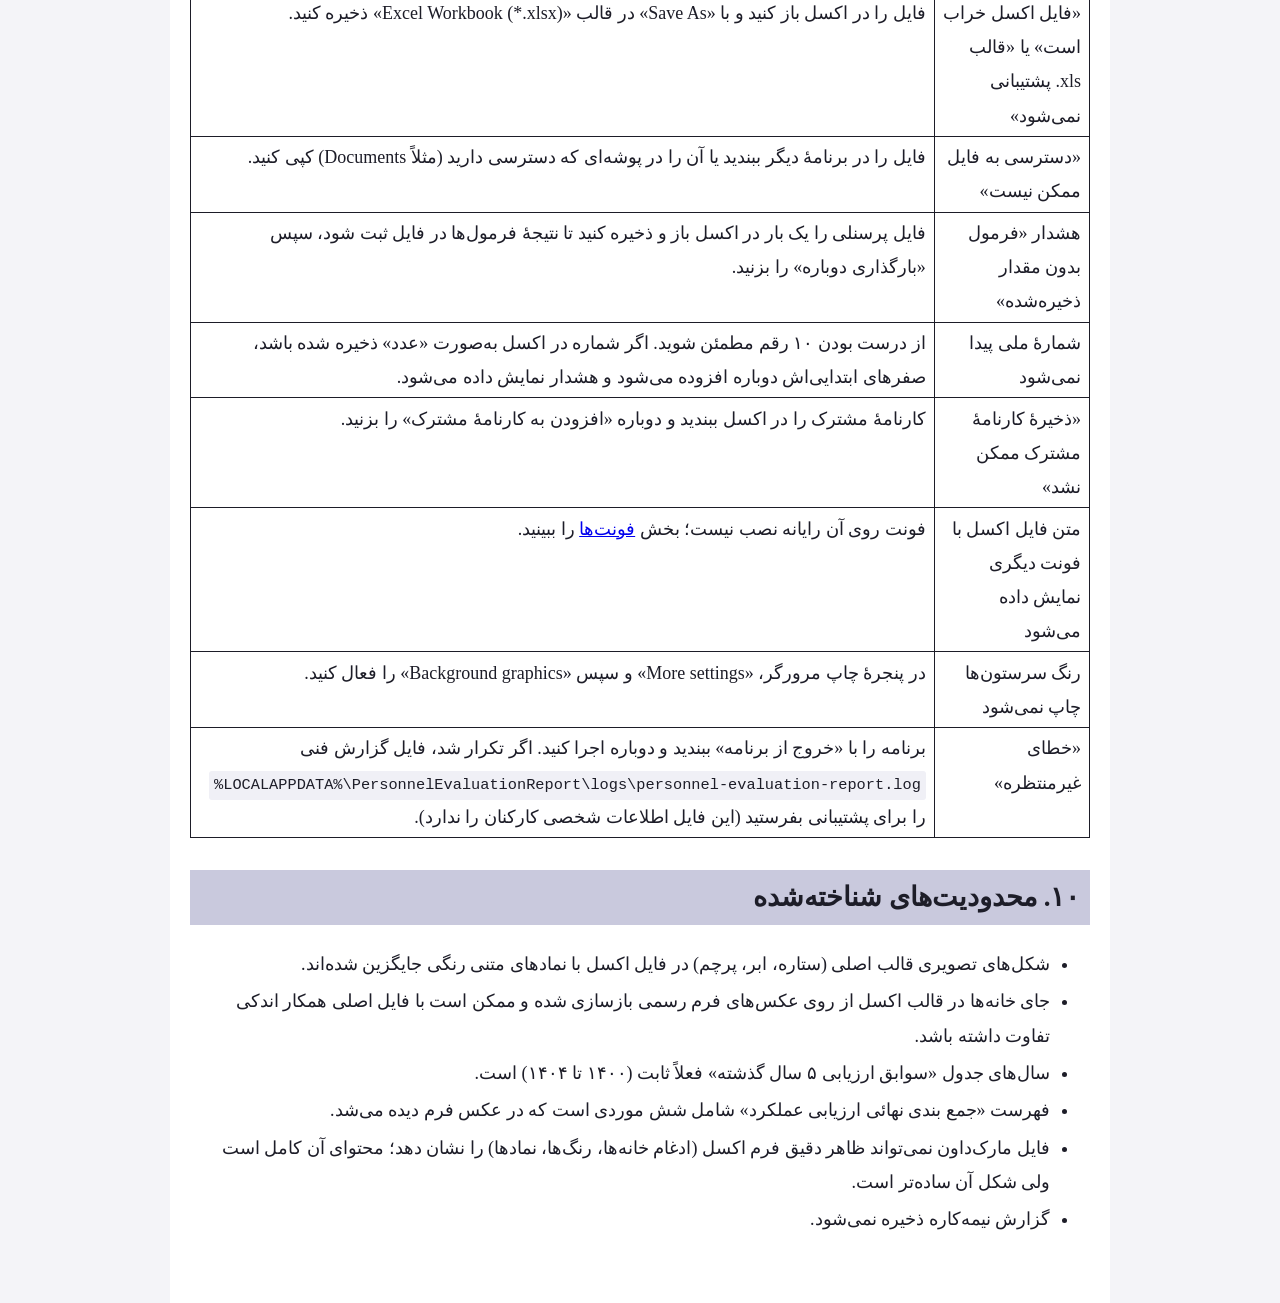
==== commit 609e67a8: "Rename project from Karnameh to Personnel Evaluation Report - Python package karnameh -> personnel_e" ====
--- a/docs/fa/راهنمای کاربر.html
+++ b/docs/fa/راهنمای کاربر.html
@@ -5,8 +5,8 @@
 <meta name="viewport" content="width=device-width, initial-scale=1">
 <title>راهنمای کاربر — کارنامه پرسنلی</title>
 <style>
-  @font-face { font-family: "B Nazanin"; src: local("B Nazanin"), url("_internal/karnameh/static/fonts/BNazanin.ttf"); }
-  @font-face { font-family: "B Nazanin"; font-weight: 700; src: local("B Nazanin Bold"), url("_internal/karnameh/static/fonts/BNaznnBd.ttf"); }
+  @font-face { font-family: "B Nazanin"; src: local("B Nazanin"), url("_internal/personnel_evaluation_report/static/fonts/BNazanin.ttf"); }
+  @font-face { font-family: "B Nazanin"; font-weight: 700; src: local("B Nazanin Bold"), url("_internal/personnel_evaluation_report/static/fonts/BNaznnBd.ttf"); }
   :root { --ink: #1d1d28; --head: #c9c9dd; --bg: #f4f4f8; --line: #8a8aa3; --warn: #fff6e0; }
   body { margin: 0; background: var(--bg); color: var(--ink); font-family: "B Nazanin", "Times New Roman", serif;
     font-size: 18px; line-height: 1.9; }
@@ -28,7 +28,7 @@
 <body>
 <main>
 <h1>راهنمای کاربر برنامهٔ «کارنامه پرسنلی»</h1>
-<p class="note">این راهنما برای ویندوز و مک یکسان است. نکته‌های نصب، اجرای اول، فونت‌ها و رفع اشکال مخصوص هر سیستم‌عامل در فایل‌های «README-Windows.md» و «README-macOS.md» آمده است. در مک: میان‌برها با کلید ⌘ (به جای Ctrl) هستند، برنامه آیکونی در Dock ندارد، و تنظیمات در <code>~/Library/Application Support/Karnameh</code> ذخیره می‌شود.</p>
+<p class="note">این راهنما برای ویندوز و مک یکسان است. نکته‌های نصب، اجرای اول، فونت‌ها و رفع اشکال مخصوص هر سیستم‌عامل در فایل‌های «README-Windows.md» و «README-macOS.md» آمده است. در مک: میان‌برها با کلید ⌘ (به جای Ctrl) هستند، برنامه آیکونی در Dock ندارد، و تنظیمات در <code>~/Library/Application Support/PersonnelEvaluationReport</code> ذخیره می‌شود.</p>
 
 <nav><ol>
   <li><a href="#about">این برنامه چه می‌کند؟</a></li>
@@ -55,12 +55,12 @@
 
 <h2 id="install">۲. نصب</h2>
 <ol>
-  <li>فایل <code>Karnameh-Setup-0.1.0.exe</code> را اجرا کنید. به دسترسی مدیر سیستم (Administrator) نیاز نیست.</li>
+  <li>فایل <code>PersonnelEvaluationReport-Setup-0.1.0.exe</code> را اجرا کنید. به دسترسی مدیر سیستم (Administrator) نیاز نیست.</li>
   <li>مراحل نصب را دنبال کنید. گزینهٔ «ایجاد میان‌بر روی میز کار» را فعال بگذارید.</li>
   <li>نصب‌کننده، فونت‌های «بی نازنین»، «بی میترا» و «وزیرمتن» را برای کاربر فعلی ویندوز نصب می‌کند تا فایل‌های اکسل درست نمایش داده شوند.</li>
 </ol>
 <p class="note">اگر ویندوز پیام «Windows protected your PC» نشان داد، روی «More info» و سپس «Run anyway» کلیک کنید (این پیام برای برنامه‌هایی است که امضای دیجیتال تجاری ندارند). اگر اجازهٔ این کار را ندارید، با واحد فناوری اطلاعات هماهنگ کنید.</p>
-<p><strong>نسخهٔ قابل‌حمل (بدون نصب):</strong> فایل <code>Karnameh-portable.zip</code> را در یک پوشه باز کنید و <code>Karnameh.exe</code> را اجرا کنید. در این حالت فونت‌ها خودکار نصب نمی‌شوند (بخش <a href="#fonts">فونت‌ها</a> را ببینید).</p>
+<p><strong>نسخهٔ قابل‌حمل (بدون نصب):</strong> فایل <code>PersonnelEvaluationReport-portable.zip</code> را در یک پوشه باز کنید و <code>PersonnelEvaluationReport.exe</code> را اجرا کنید. در این حالت فونت‌ها خودکار نصب نمی‌شوند (بخش <a href="#fonts">فونت‌ها</a> را ببینید).</p>
 
 <h2 id="start">۳. اجرا و بستن برنامه</h2>
 <ul>
@@ -144,7 +144,7 @@
   <tr><td>فایل‌های موقت</td><td>هنگام ذخیرهٔ کارنامهٔ مشترک، یک فایل موقت کنار آن ساخته و بلافاصله جایگزین یا حذف می‌شود. دانلودها مستقیم از حافظه ارسال می‌شوند.</td><td>چند ثانیه</td></tr>
   <tr><td>مرورگر</td><td>برنامه از مرورگر می‌خواهد صفحه‌ها را ذخیره (کش) نکند. ولی تاریخچهٔ نشانی‌ها و فایل‌های دانلودشده در مرورگر می‌ماند.</td><td>طبق تنظیمات مرورگر</td></tr>
   <tr><td>فایل‌های دانلودشده و کارنامهٔ مشترک</td><td>گزارش کامل کارمند</td><td>تا وقتی خودتان آن‌ها را حذف کنید. مسئولیت نگهداری امن آن‌ها با کاربر است.</td></tr>
-  <tr><td>پوشهٔ تنظیمات برنامه<br><code>%LOCALAPPDATA%\Karnameh</code></td><td>فونت انتخابی، مسیر کارنامهٔ مشترک، آخرین پوشهٔ استفاده‌شده، و گزارش رویدادهای فنی (بدون کد ملی، تلفن، تاریخ تولد یا نام کارکنان)</td><td>تا حذف دستی</td></tr>
+  <tr><td>پوشهٔ تنظیمات برنامه<br><code>%LOCALAPPDATA%\PersonnelEvaluationReport</code></td><td>فونت انتخابی، مسیر کارنامهٔ مشترک، آخرین پوشهٔ استفاده‌شده، و گزارش رویدادهای فنی (بدون کد ملی، تلفن، تاریخ تولد یا نام کارکنان)</td><td>تا حذف دستی</td></tr>
 </table>
 <p class="note">بسته شدن برنامه اطلاعات را از حافظهٔ برنامه پاک می‌کند، اما این به معنای پاک شدن کامل اطلاعات از رایانه نیست: فایل پرسنلی، فایل‌های دانلودشده، کارنامهٔ مشترک و ممکن است بخش‌هایی از حافظهٔ موقت سیستم‌عامل همچنان روی رایانه باشد.</p>
 <p>برنامه فقط از همین رایانه قابل دسترسی است (نشانی ‎127.0.0.1‎) و از شبکه یا اینترنت در دسترس نیست. هیچ اطلاعاتی به اینترنت یا سرویس دیگری فرستاده نمی‌شود.</p>
@@ -162,7 +162,7 @@
   <tr><td>«ذخیرهٔ کارنامهٔ مشترک ممکن نشد»</td><td>کارنامهٔ مشترک را در اکسل ببندید و دوباره «افزودن به کارنامهٔ مشترک» را بزنید.</td></tr>
   <tr><td>متن فایل اکسل با فونت دیگری نمایش داده می‌شود</td><td>فونت روی آن رایانه نصب نیست؛ بخش <a href="#fonts">فونت‌ها</a> را ببینید.</td></tr>
   <tr><td>رنگ سرستون‌ها چاپ نمی‌شود</td><td>در پنجرهٔ چاپ مرورگر، «More settings» و سپس «Background graphics» را فعال کنید.</td></tr>
-  <tr><td>«خطای غیرمنتظره»</td><td>برنامه را با «خروج از برنامه» ببندید و دوباره اجرا کنید. اگر تکرار شد، فایل گزارش فنی <code>%LOCALAPPDATA%\Karnameh\logs\karnameh.log</code> را برای پشتیبانی بفرستید (این فایل اطلاعات شخصی کارکنان را ندارد).</td></tr>
+  <tr><td>«خطای غیرمنتظره»</td><td>برنامه را با «خروج از برنامه» ببندید و دوباره اجرا کنید. اگر تکرار شد، فایل گزارش فنی <code>%LOCALAPPDATA%\PersonnelEvaluationReport\logs\personnel-evaluation-report.log</code> را برای پشتیبانی بفرستید (این فایل اطلاعات شخصی کارکنان را ندارد).</td></tr>
 </table>
 
 <h2 id="limits">۱۰. محدودیت‌های شناخته‌شده</h2>
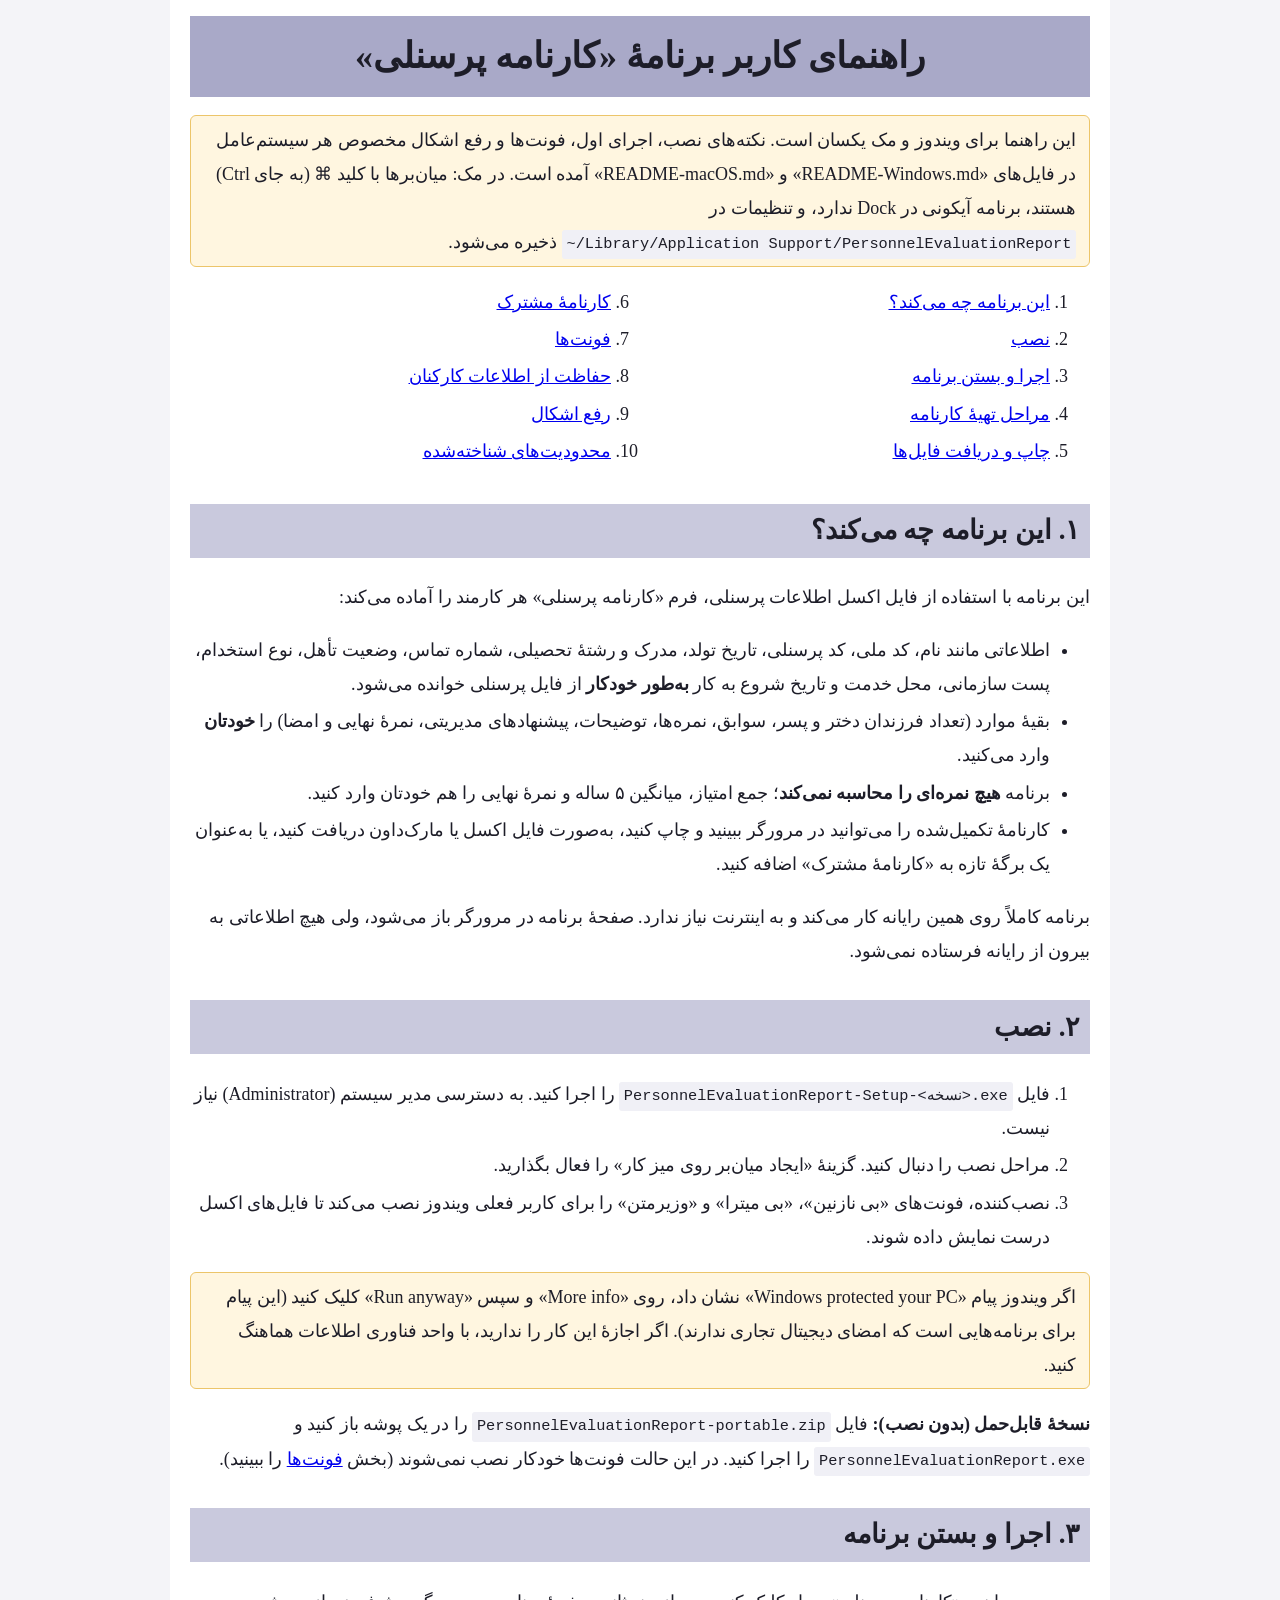
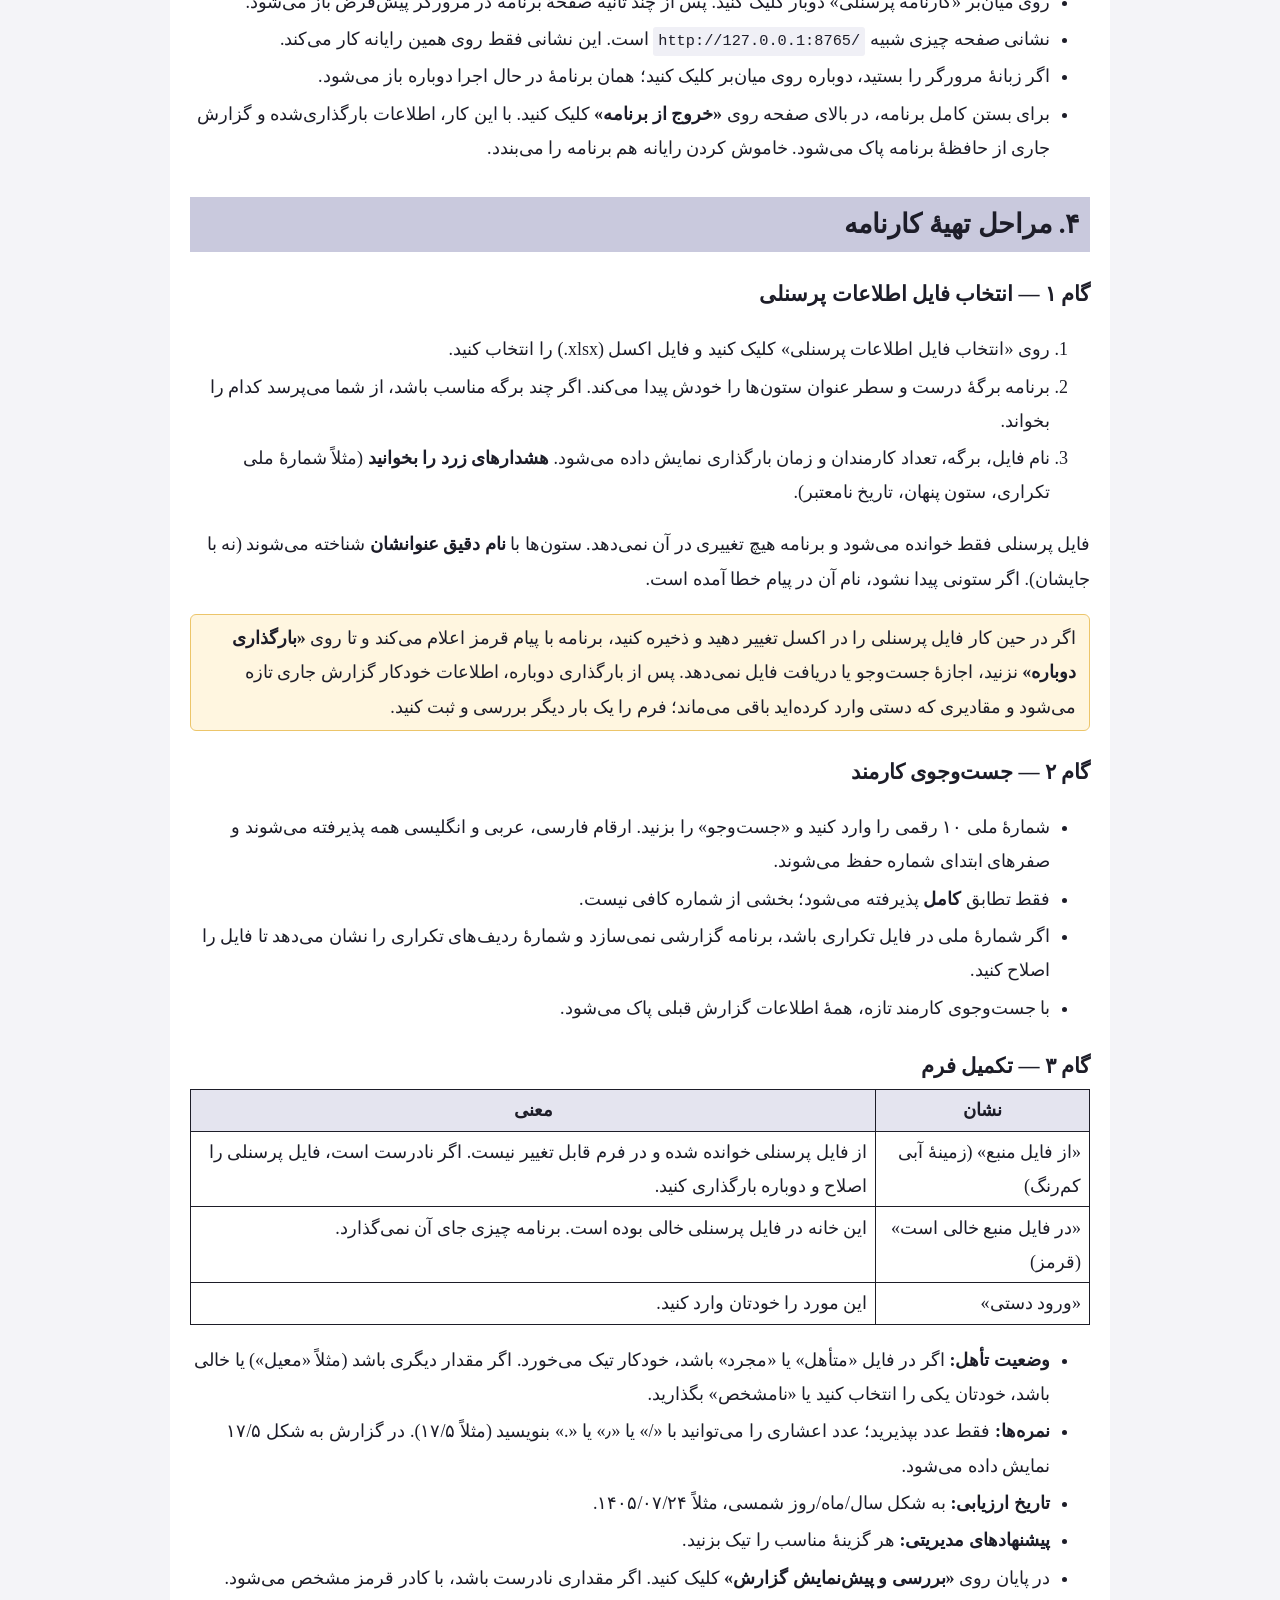
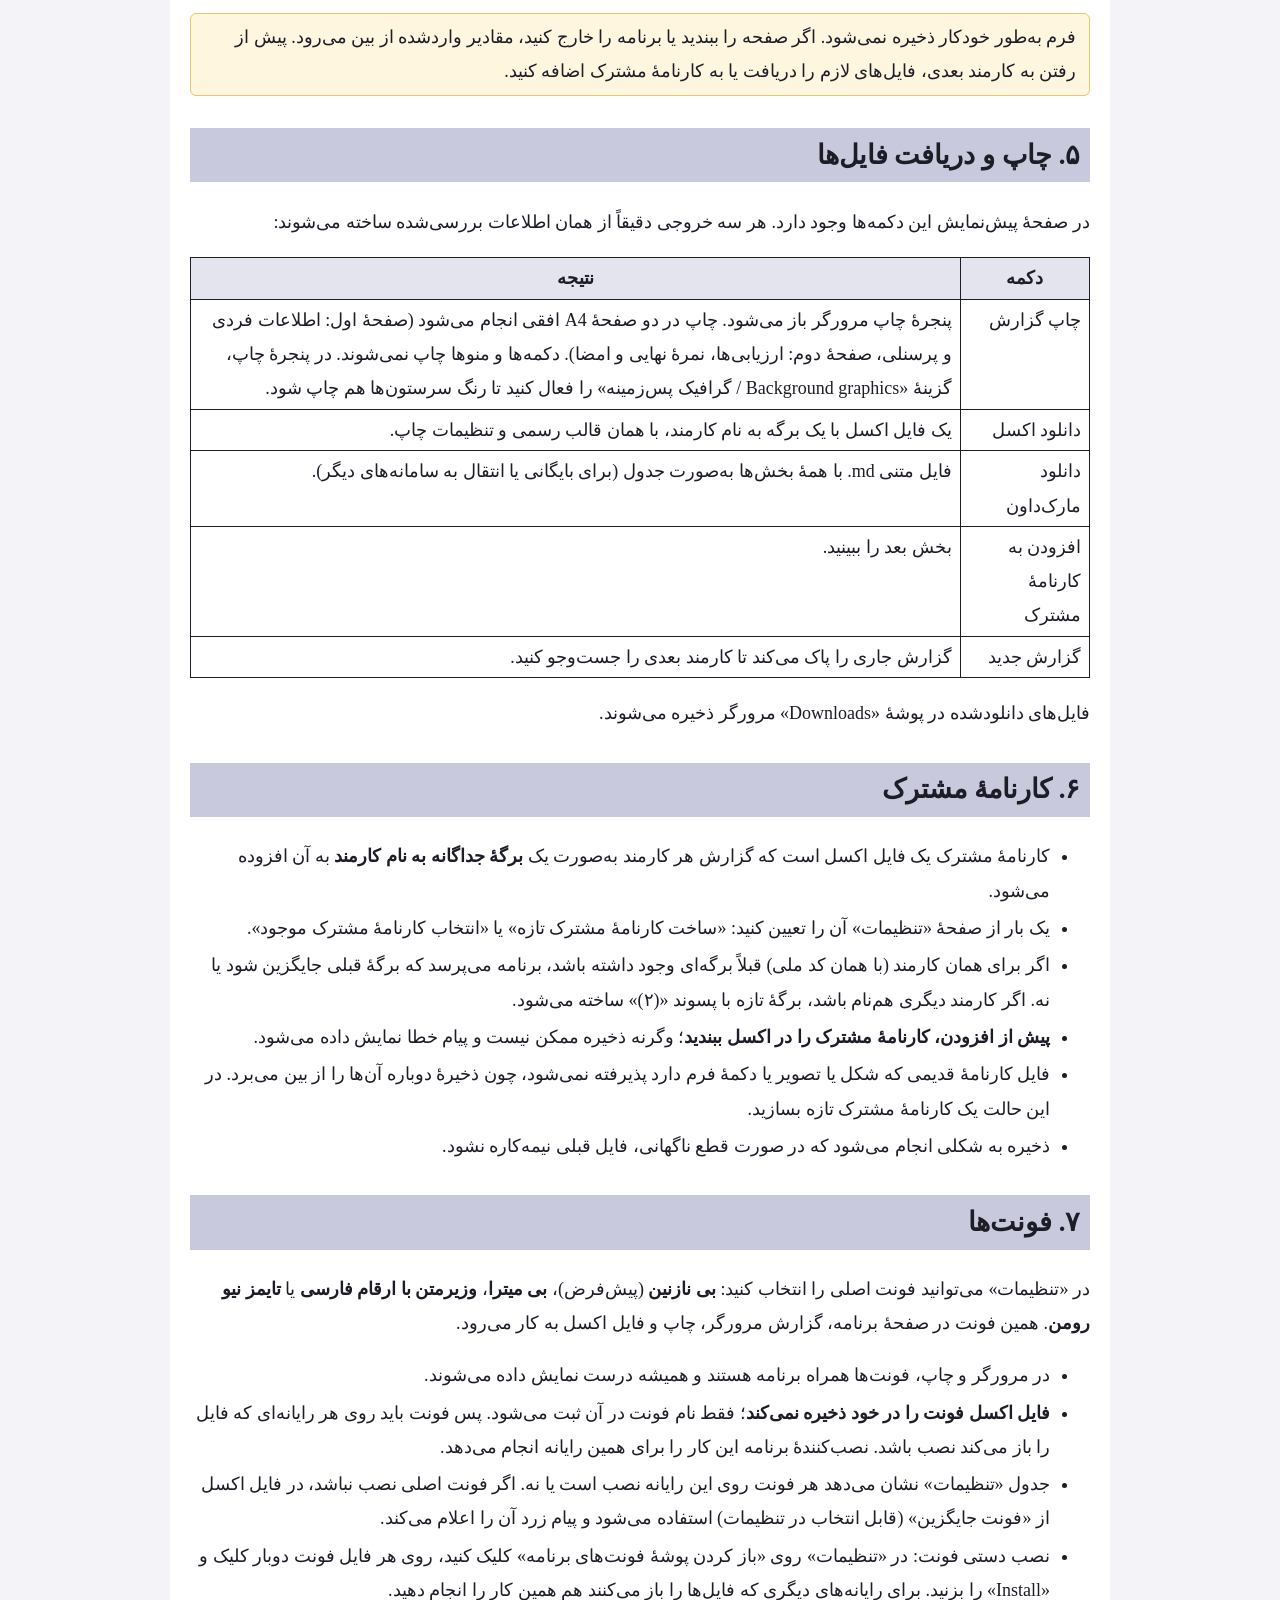
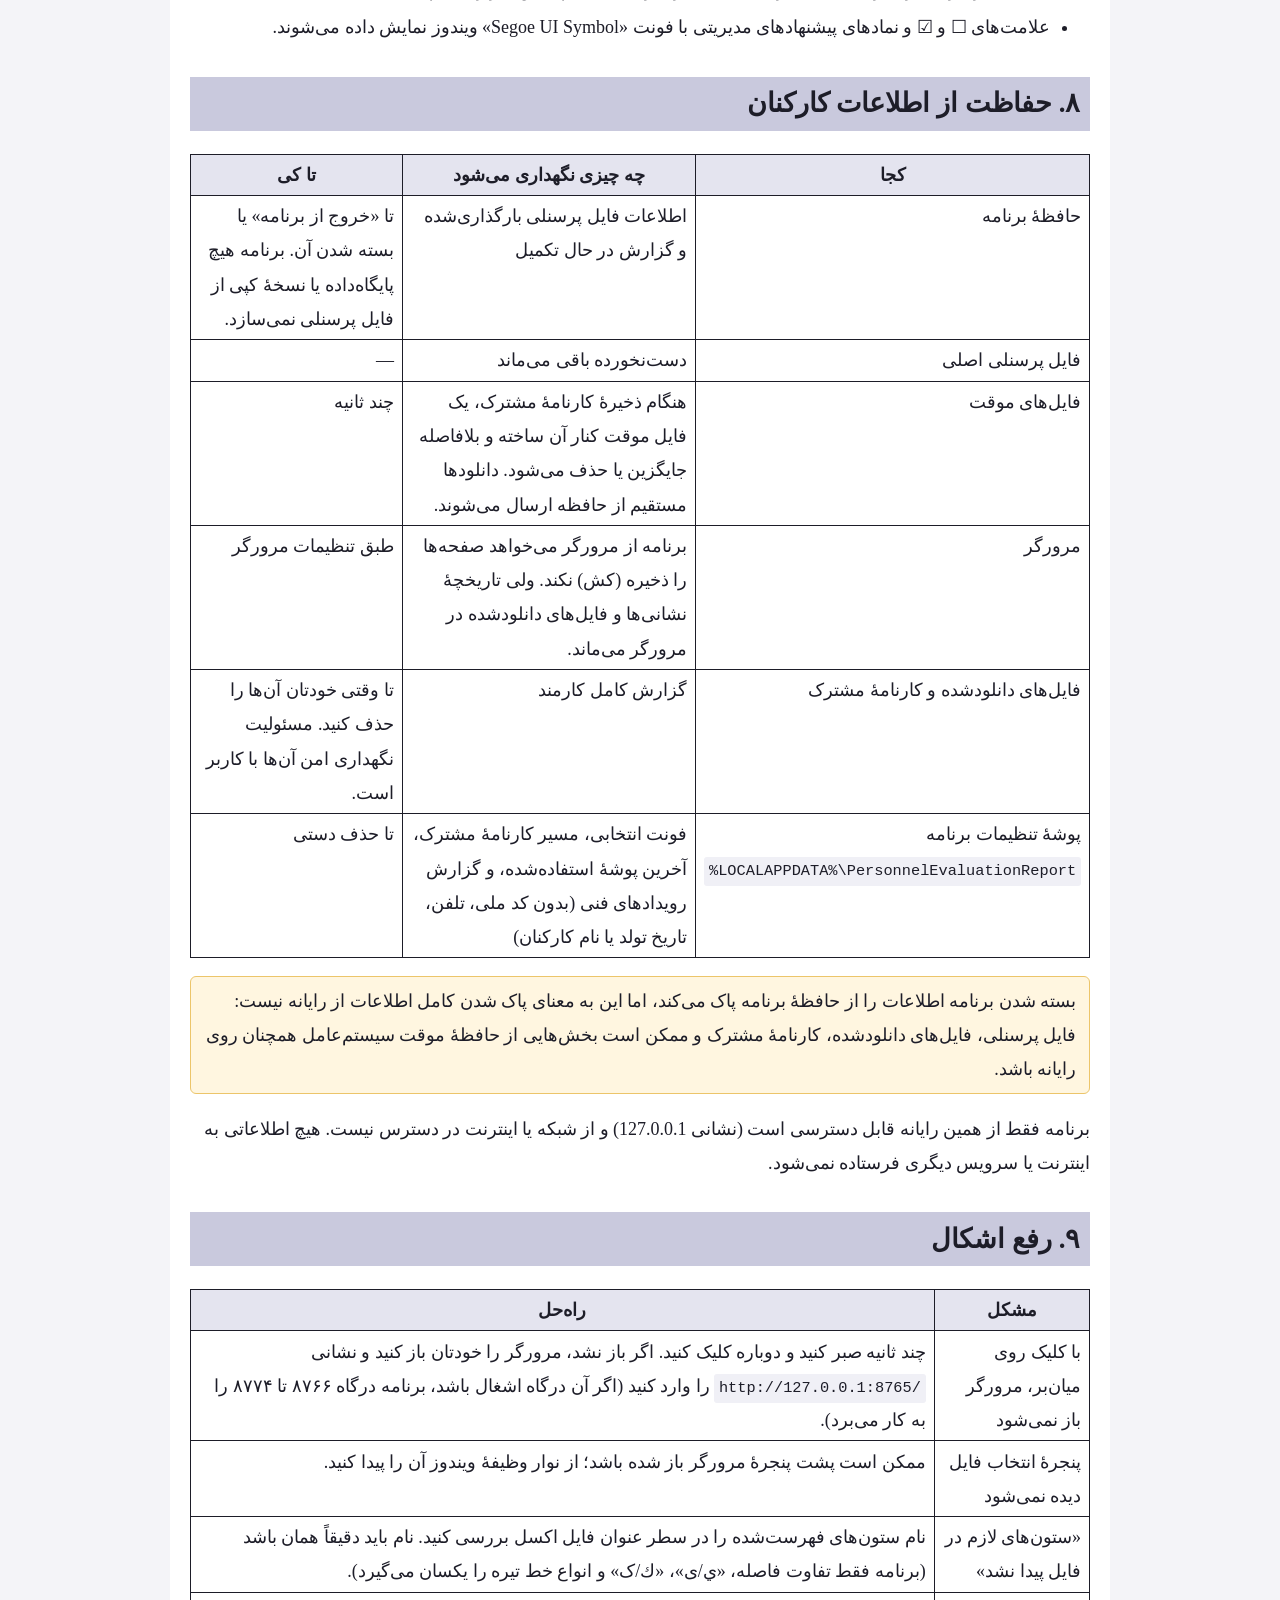
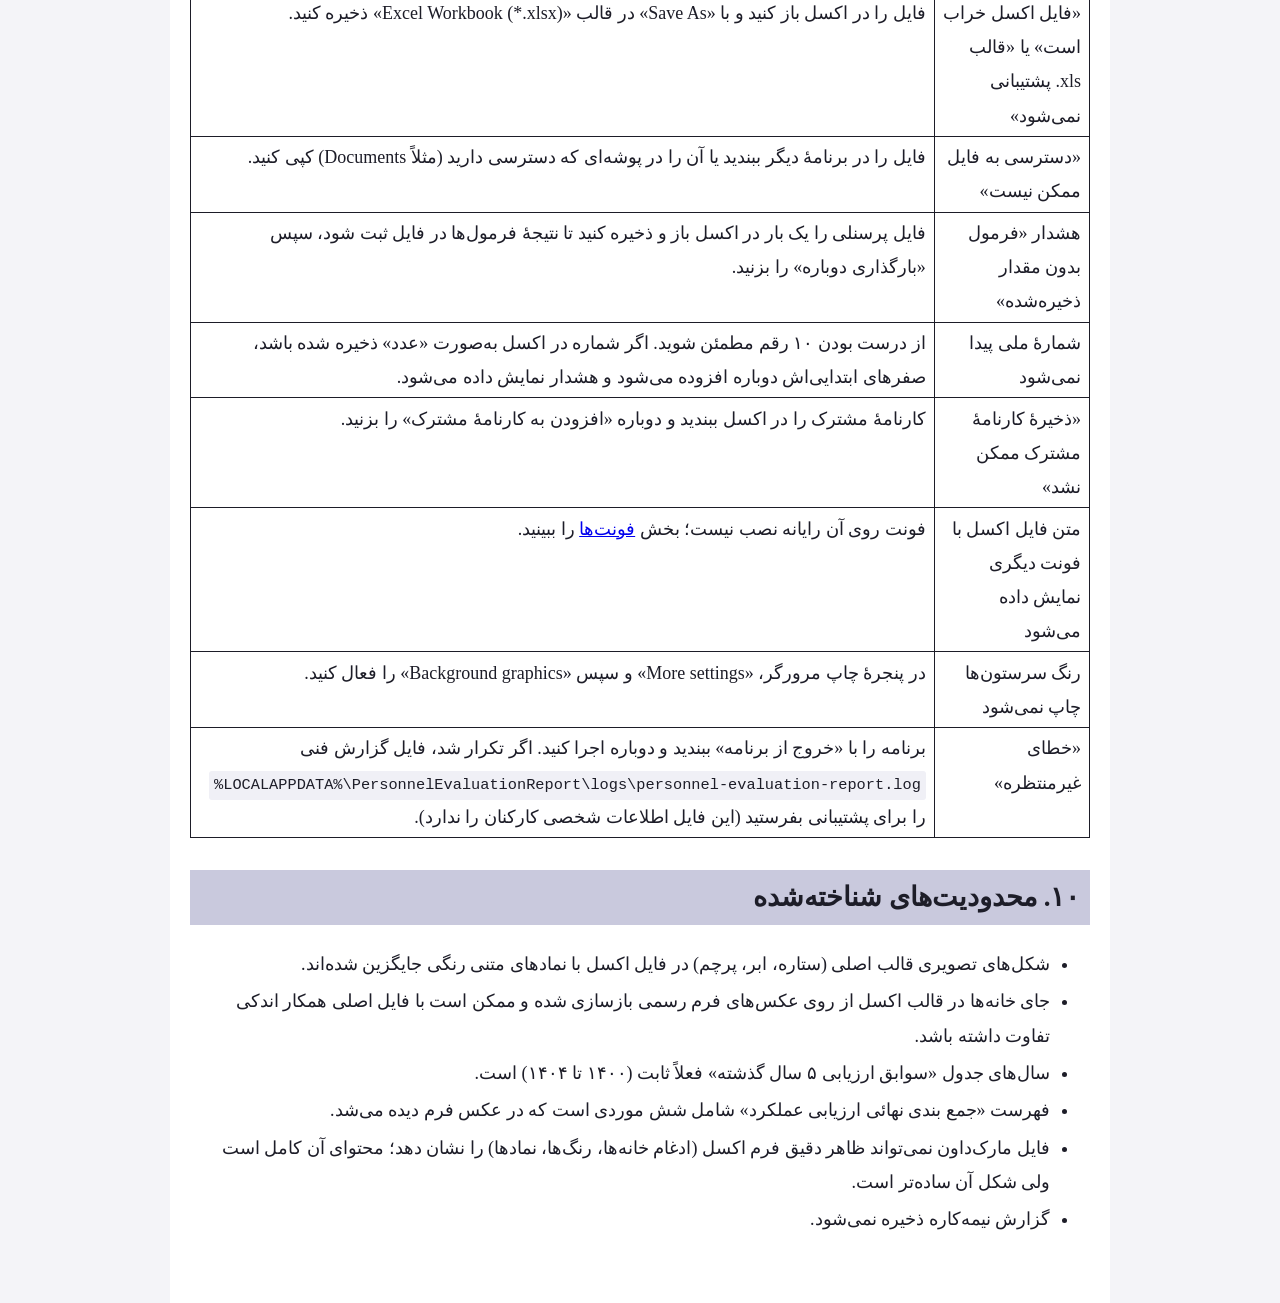
==== commit 76f344be: "Release 0.2.0 Employee photo section, per-report table colours and text styles, tuned Excel layout, " ====
--- a/docs/fa/راهنمای کاربر.html
+++ b/docs/fa/راهنمای کاربر.html
@@ -55,7 +55,7 @@
 
 <h2 id="install">۲. نصب</h2>
 <ol>
-  <li>فایل <code>PersonnelEvaluationReport-Setup-0.1.0.exe</code> را اجرا کنید. به دسترسی مدیر سیستم (Administrator) نیاز نیست.</li>
+  <li>فایل <code>PersonnelEvaluationReport-Setup-&lt;نسخه&gt;.exe</code> را اجرا کنید. به دسترسی مدیر سیستم (Administrator) نیاز نیست.</li>
   <li>مراحل نصب را دنبال کنید. گزینهٔ «ایجاد میان‌بر روی میز کار» را فعال بگذارید.</li>
   <li>نصب‌کننده، فونت‌های «بی نازنین»، «بی میترا» و «وزیرمتن» را برای کاربر فعلی ویندوز نصب می‌کند تا فایل‌های اکسل درست نمایش داده شوند.</li>
 </ol>
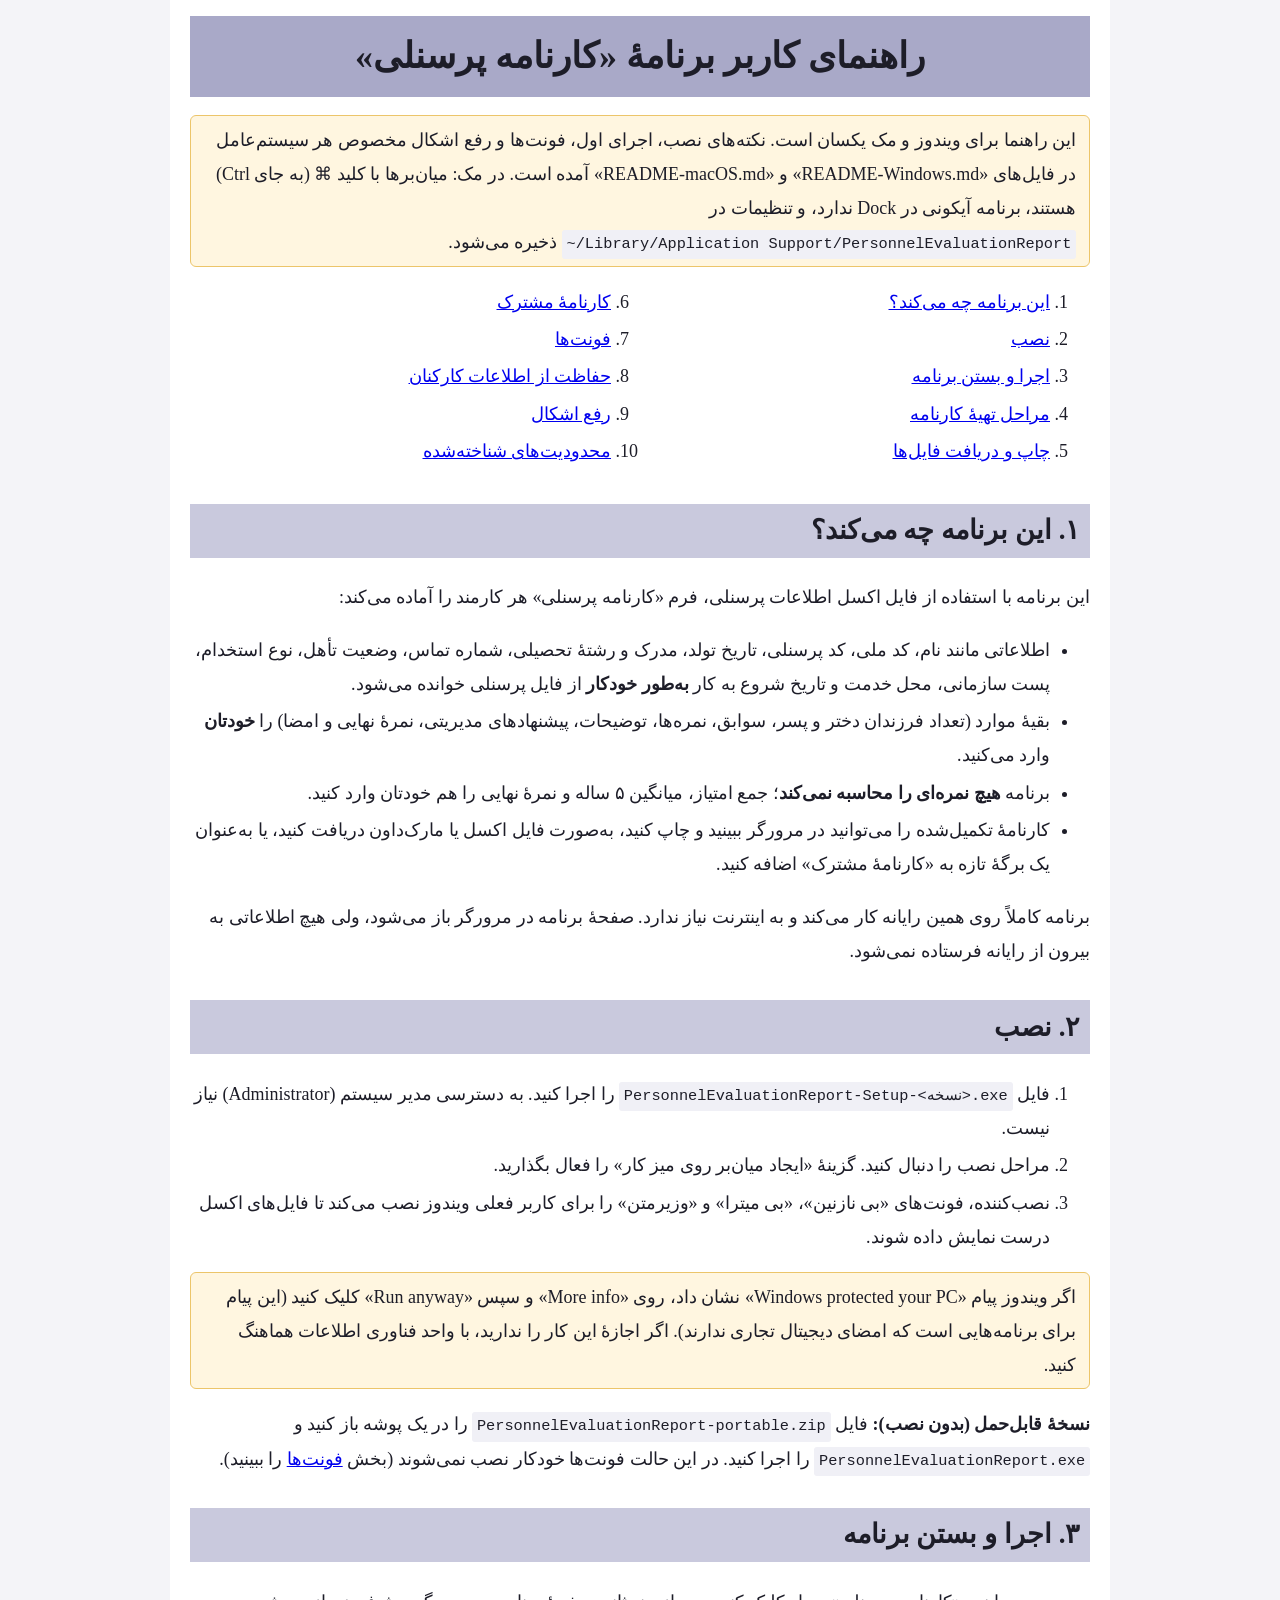
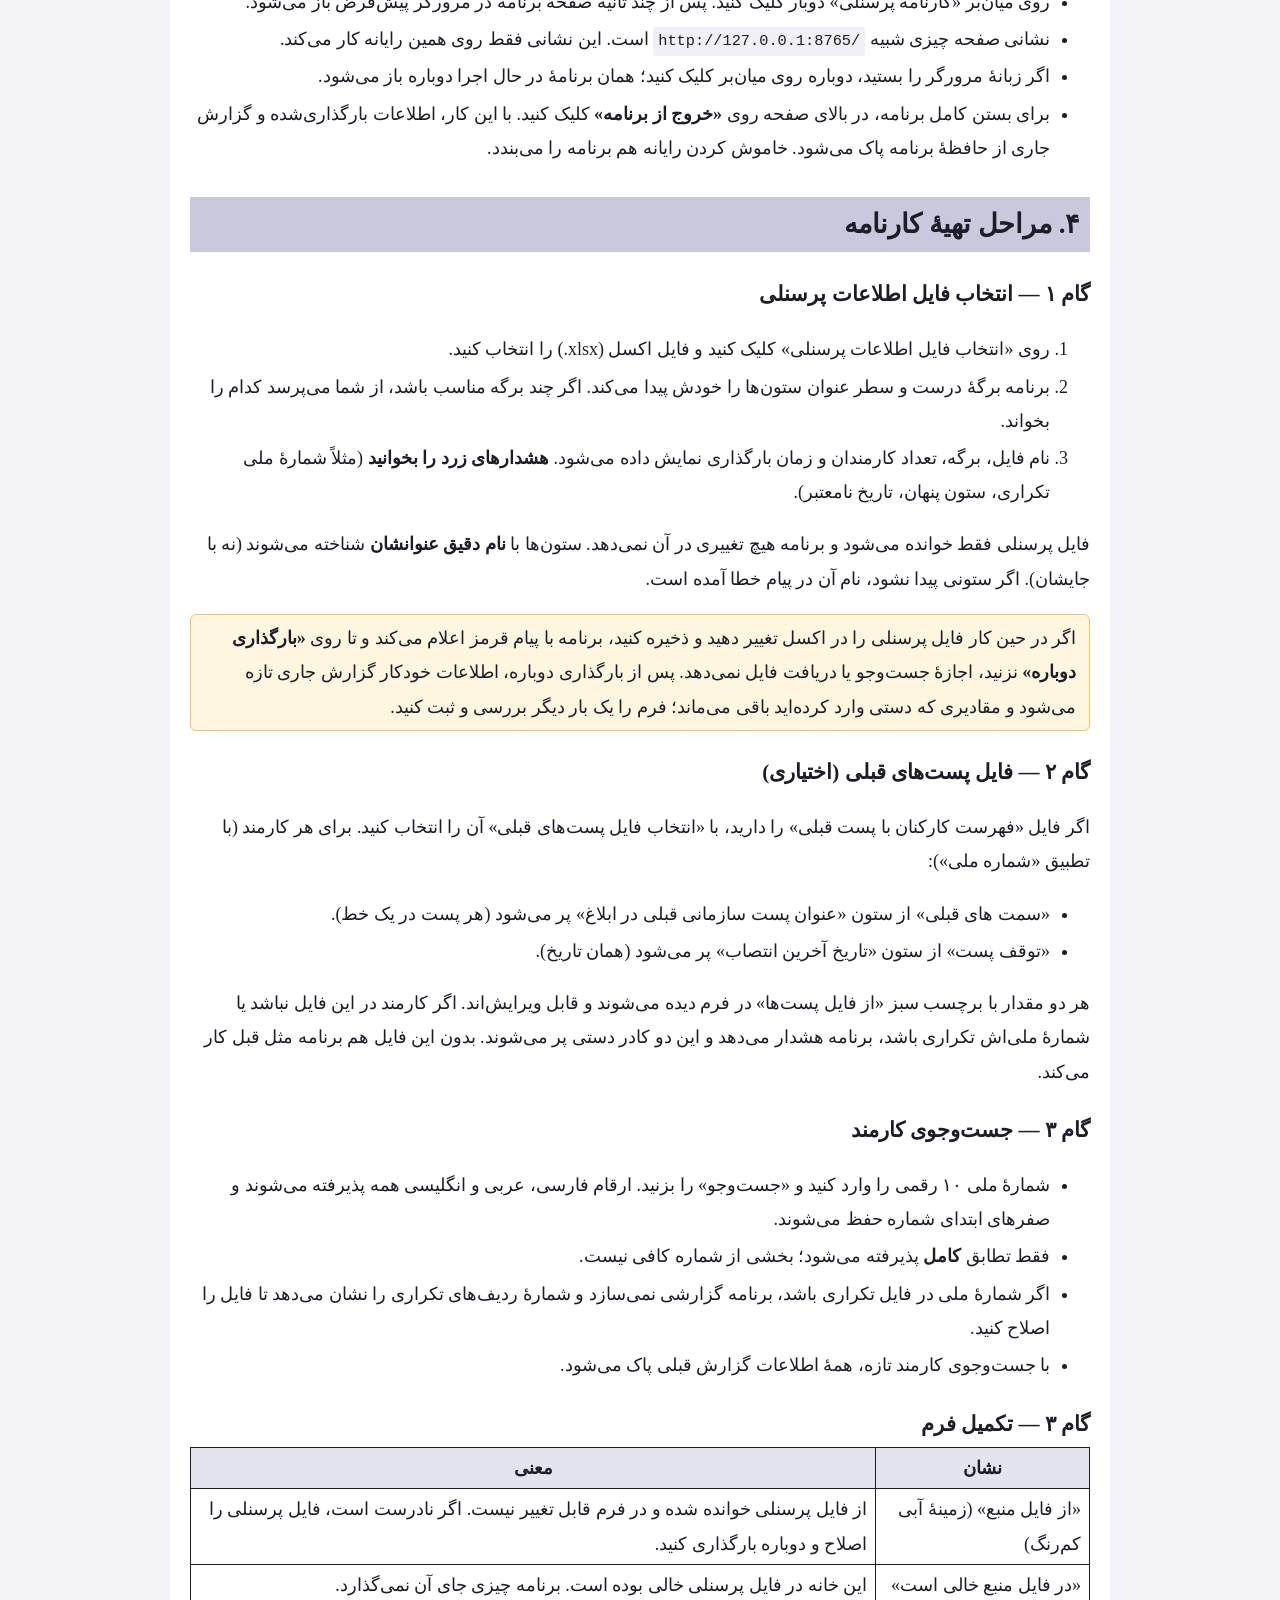
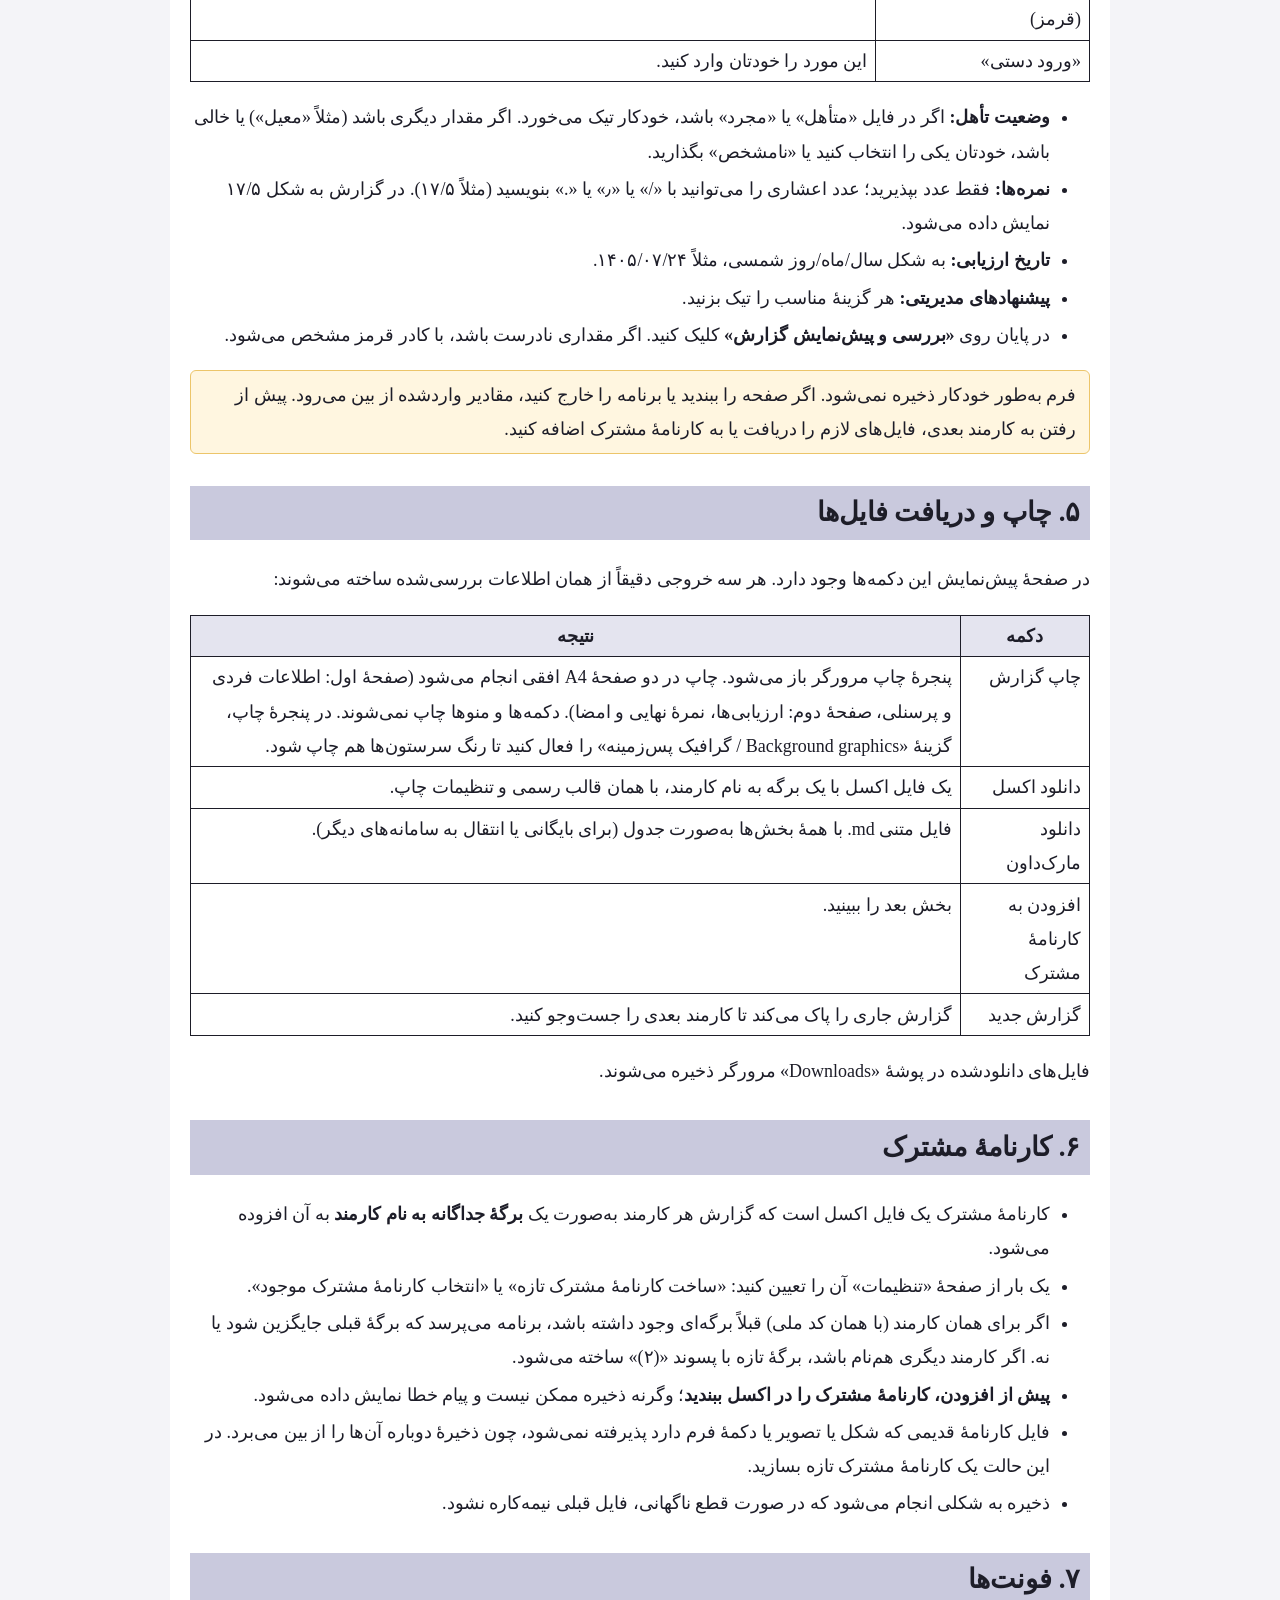
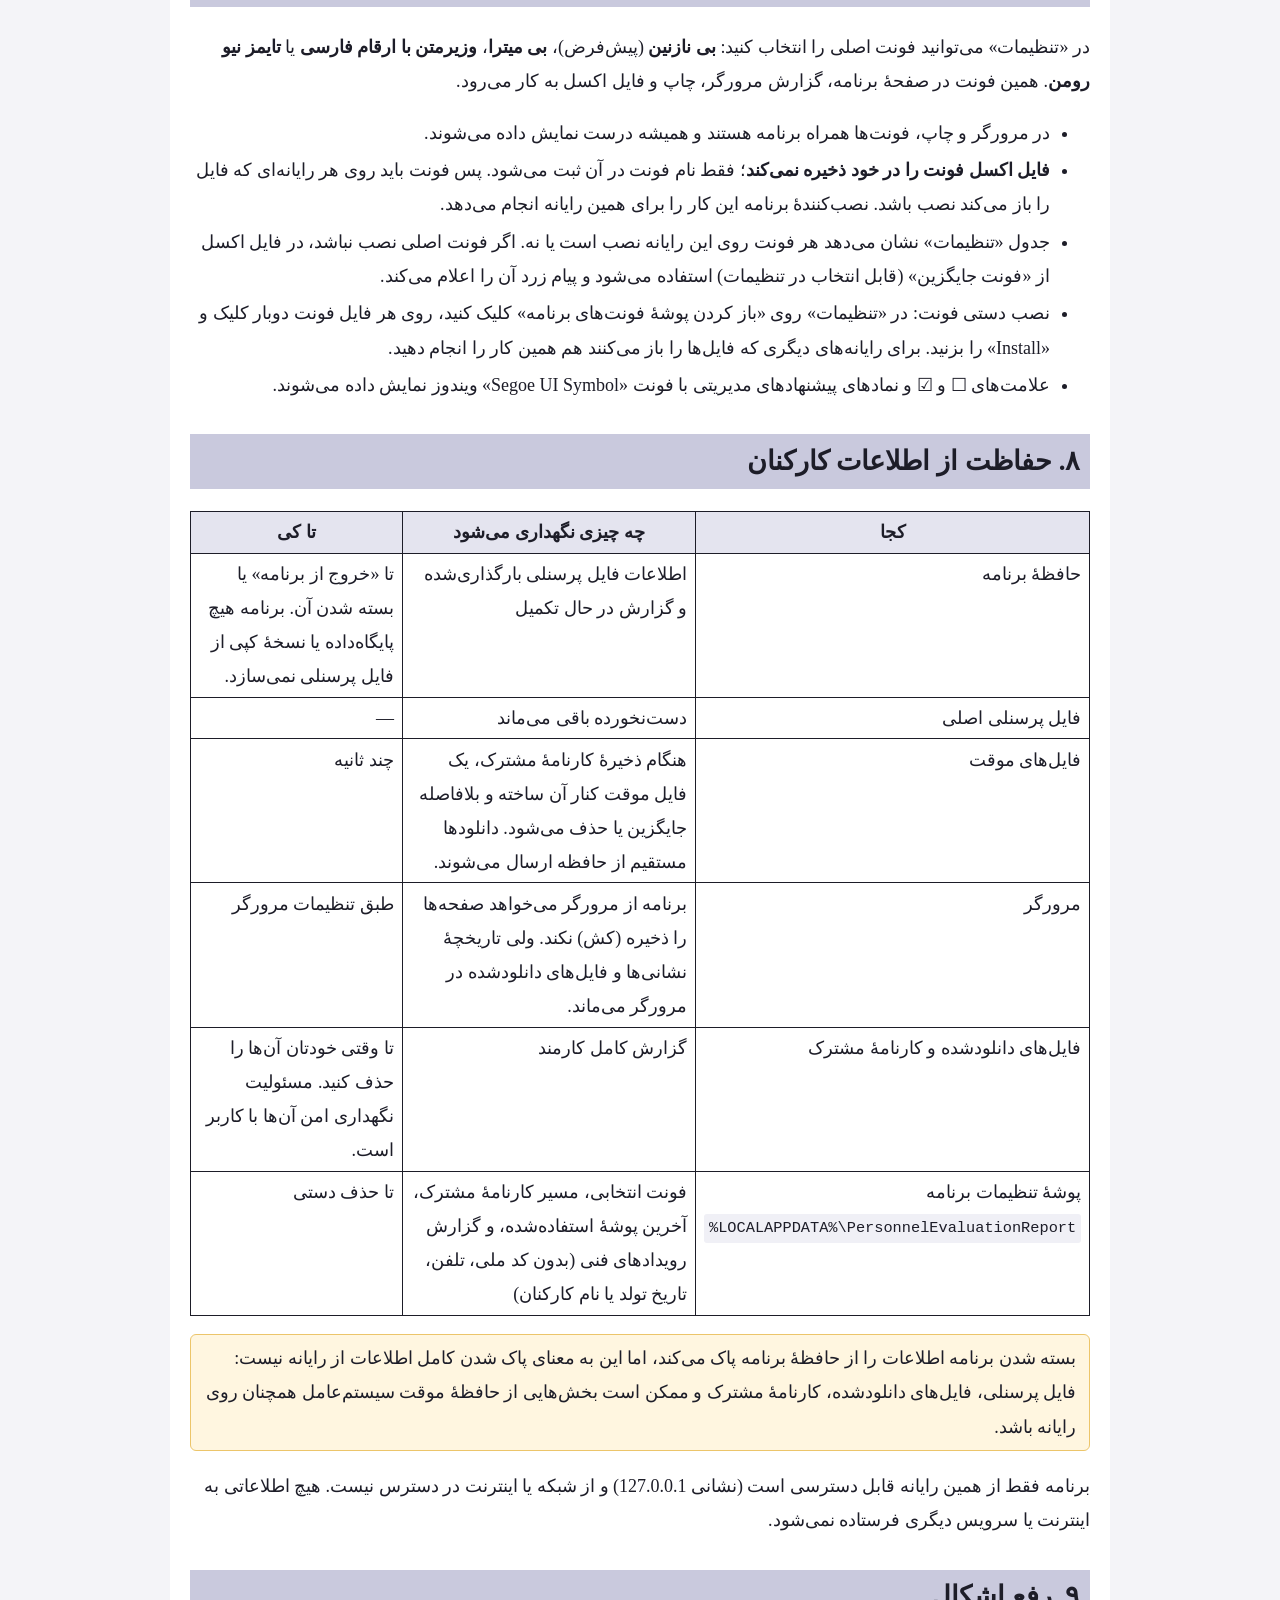
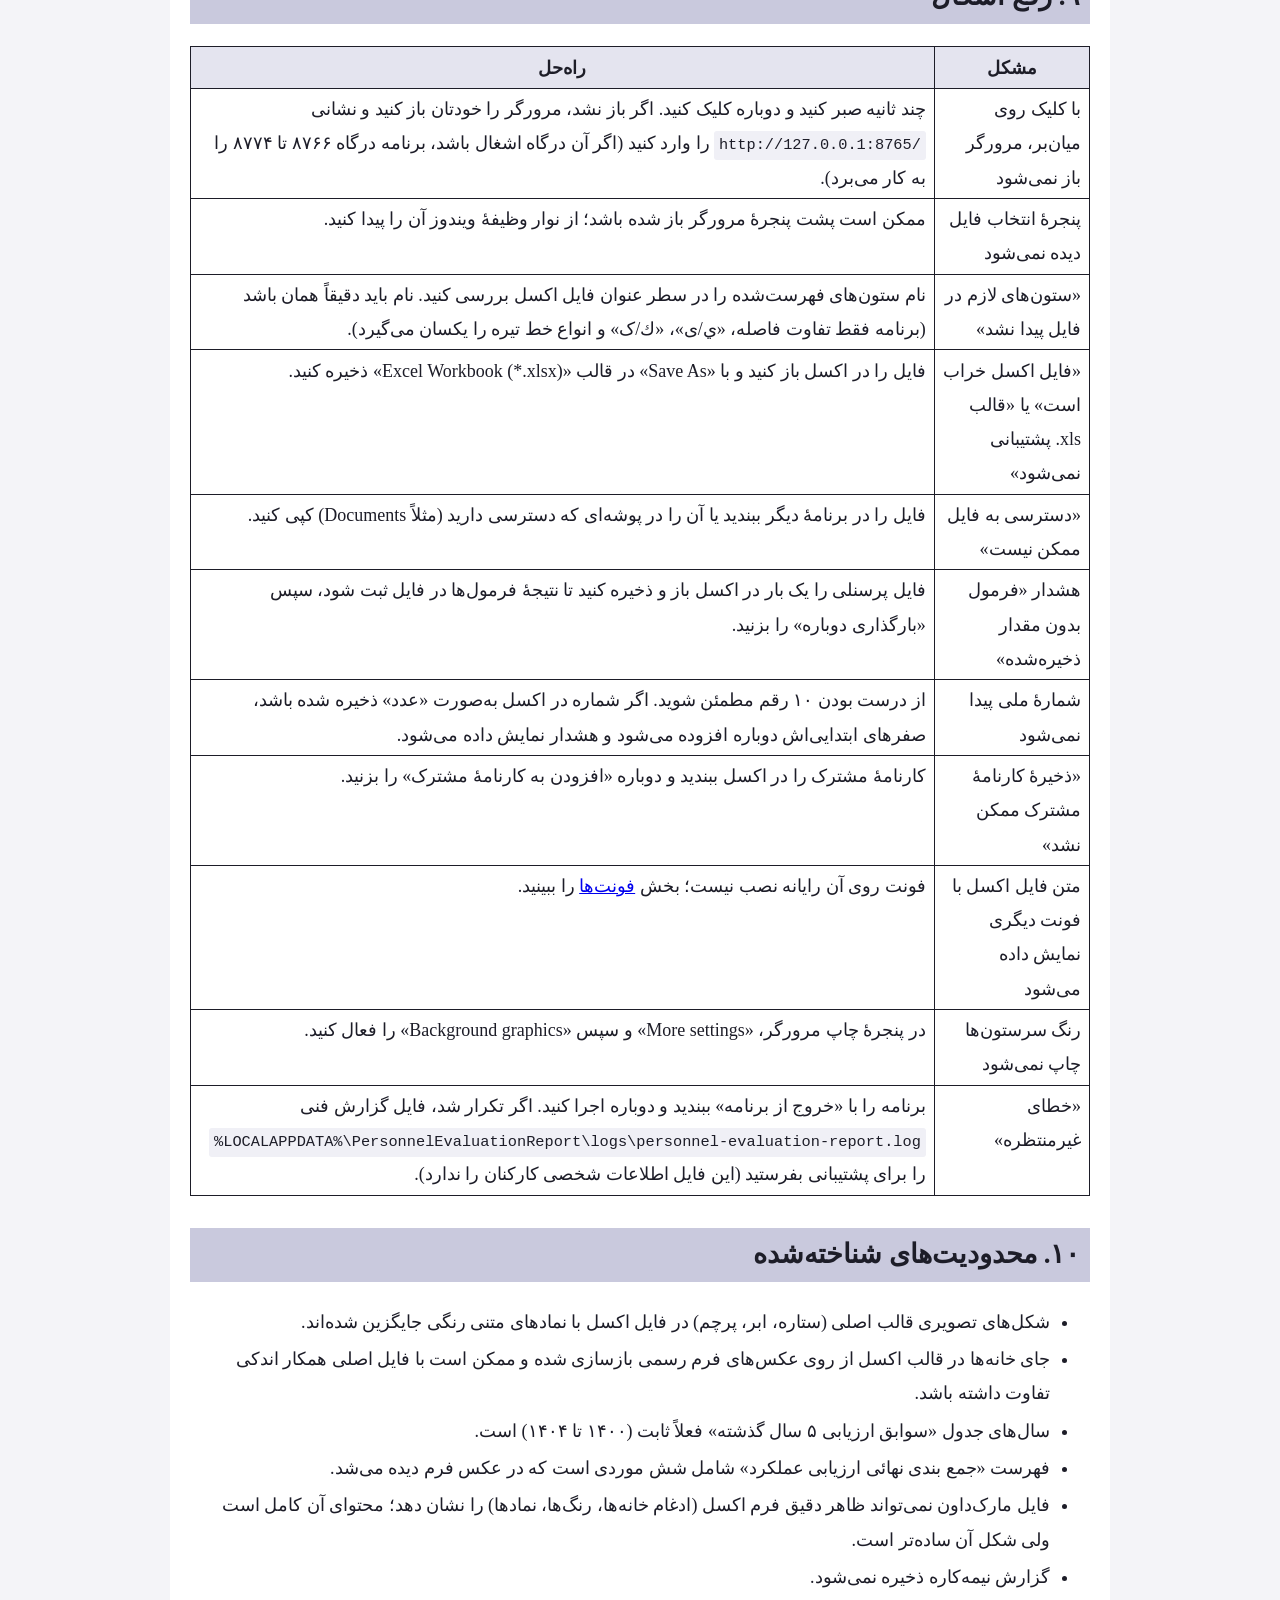
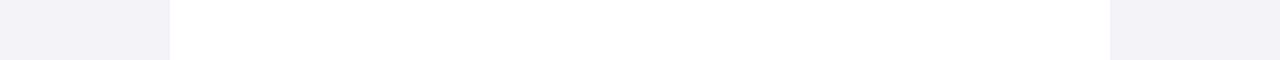
==== commit b503f71f: "Add optional previous-posts workbook to prefill «سمت های قبلی» and «توقف پست» - Second input «فهرست " ====
--- a/docs/fa/راهنمای کاربر.html
+++ b/docs/fa/راهنمای کاربر.html
@@ -80,7 +80,15 @@
 <p>فایل پرسنلی فقط خوانده می‌شود و برنامه هیچ تغییری در آن نمی‌دهد. ستون‌ها با <strong>نام دقیق عنوانشان</strong> شناخته می‌شوند (نه با جایشان). اگر ستونی پیدا نشود، نام آن در پیام خطا آمده است.</p>
 <p class="note">اگر در حین کار فایل پرسنلی را در اکسل تغییر دهید و ذخیره کنید، برنامه با پیام قرمز اعلام می‌کند و تا روی <strong>«بارگذاری دوباره»</strong> نزنید، اجازهٔ جست‌وجو یا دریافت فایل نمی‌دهد. پس از بارگذاری دوباره، اطلاعات خودکار گزارش جاری تازه می‌شود و مقادیری که دستی وارد کرده‌اید باقی می‌ماند؛ فرم را یک بار دیگر بررسی و ثبت کنید.</p>
 
-<h3>گام ۲ — جست‌وجوی کارمند</h3>
+<h3>گام ۲ — فایل پست‌های قبلی (اختیاری)</h3>
+<p>اگر فایل «فهرست کارکنان با پست قبلی» را دارید، با «انتخاب فایل پست‌های قبلی» آن را انتخاب کنید. برای هر کارمند (با تطبیق «شماره ملی»):</p>
+<ul>
+  <li>«سمت های قبلی» از ستون «عنوان پست سازمانی قبلی در ابلاغ» پر می‌شود (هر پست در یک خط).</li>
+  <li>«توقف پست» از ستون «تاریخ آخرین انتصاب» پر می‌شود (همان تاریخ).</li>
+</ul>
+<p>هر دو مقدار با برچسب سبز «از فایل پست‌ها» در فرم دیده می‌شوند و قابل ویرایش‌اند. اگر کارمند در این فایل نباشد یا شمارهٔ ملی‌اش تکراری باشد، برنامه هشدار می‌دهد و این دو کادر دستی پر می‌شوند. بدون این فایل هم برنامه مثل قبل کار می‌کند.</p>
+
+<h3>گام ۳ — جست‌وجوی کارمند</h3>
 <ul>
   <li>شمارهٔ ملی ۱۰ رقمی را وارد کنید و «جست‌وجو» را بزنید. ارقام فارسی، عربی و انگلیسی همه پذیرفته می‌شوند و صفرهای ابتدای شماره حفظ می‌شوند.</li>
   <li>فقط تطابق <strong>کامل</strong> پذیرفته می‌شود؛ بخشی از شماره کافی نیست.</li>
